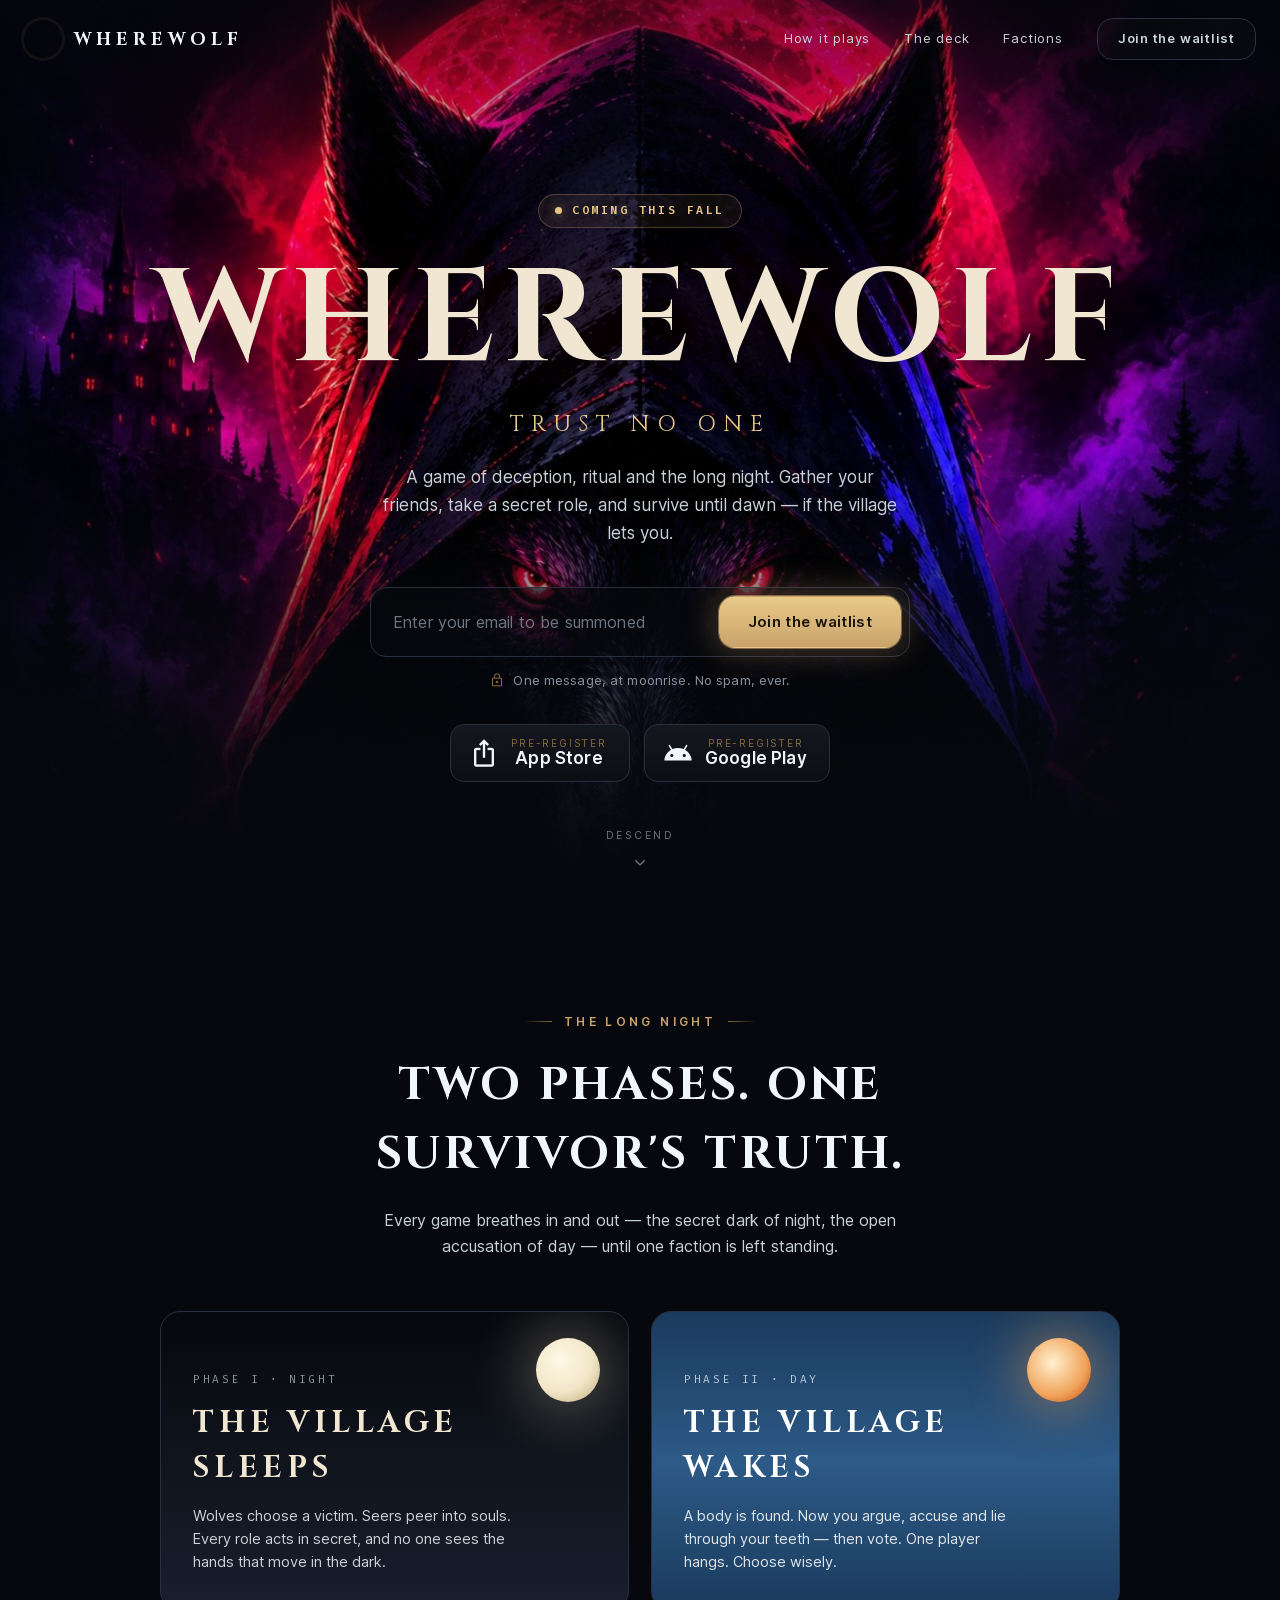
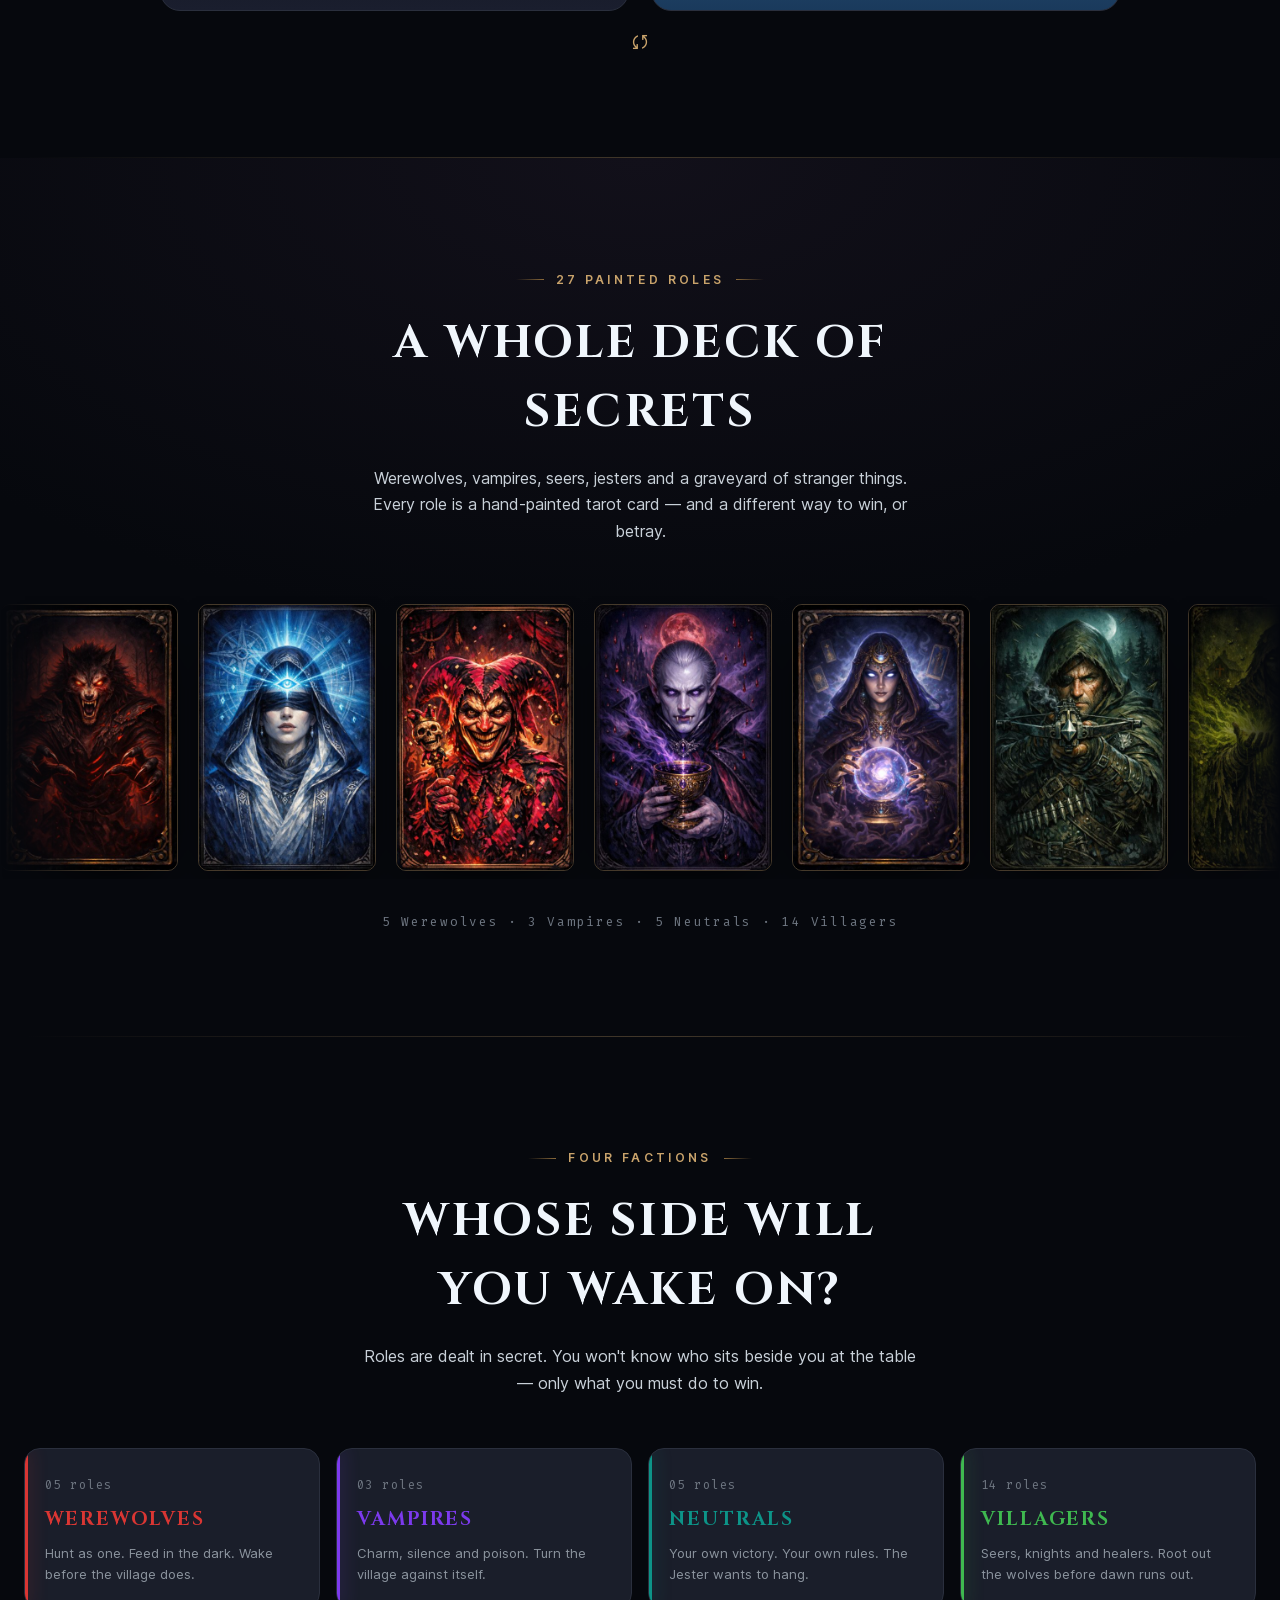
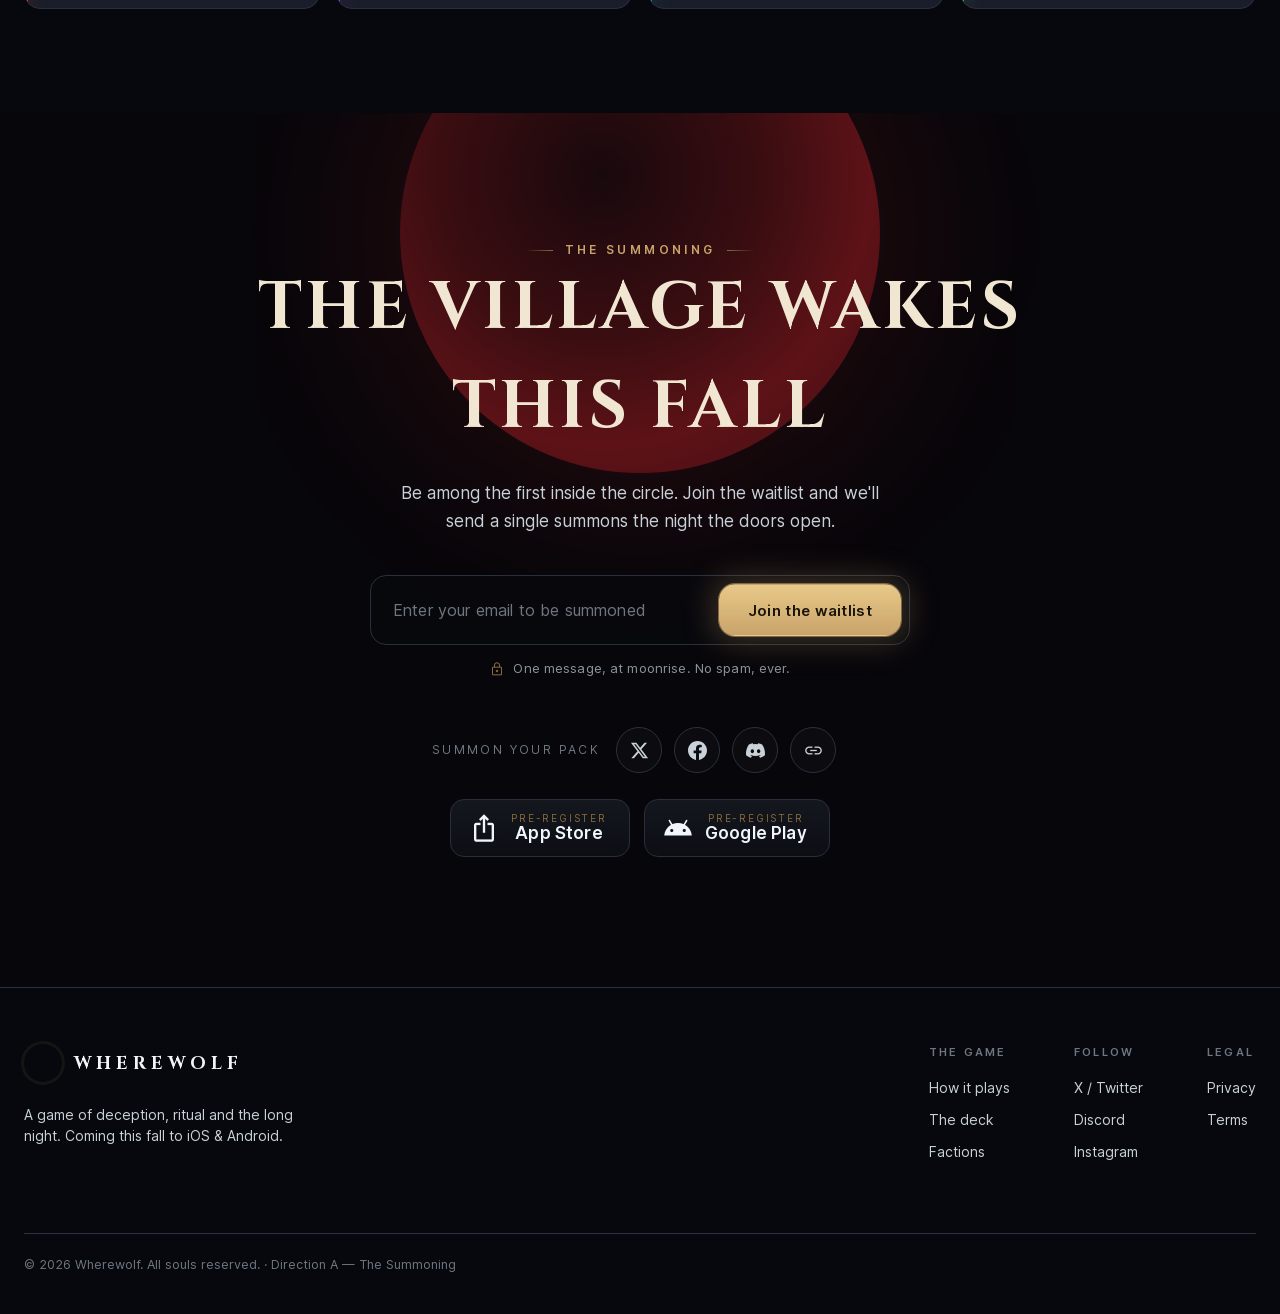
==== index.html @ bb586768 "Webpage" ====
<!DOCTYPE html>
<html lang="en">
<head>
<meta charset="UTF-8" />
<meta name="viewport" content="width=device-width, initial-scale=1.0" />
<title>Wherewolf — Coming this fall</title>
<meta name="description" content="A game of deception, ritual and the long night. Join the waitlist." />
<link rel="stylesheet" href="site.css" />
<link rel="stylesheet" href="teaser.css" />
<style>
  /* ============ Direction A — The Summoning ============ */

  /* ---- hero ---- */
  .hero {
    position: relative; min-height: 100vh; min-height: 100svh;
    display: flex; flex-direction: column; overflow: hidden;
  }
  .hero-art { position: absolute; inset: 0; z-index: 0; }
  .hero-art img { width: 100%; height: 100%; object-fit: cover; object-position: center 22%; }
  .hero-art::after {
    content: ''; position: absolute; inset: 0;
    background:
      radial-gradient(90% 70% at 50% 30%, transparent 0%, transparent 42%, rgba(6,8,13,0.45) 78%, var(--ww-bg) 100%),
      linear-gradient(180deg, rgba(6,8,13,0.45) 0%, transparent 22%, transparent 52%, rgba(6,8,13,0.9) 90%, var(--ww-bg) 100%);
  }
  .hero-grain::before {
    content: ''; position: absolute; inset: 0; z-index: 1; pointer-events: none;
    background-image: var(--ww-grain-svg); mix-blend-mode: overlay; opacity: 0.08;
  }

  .hero-inner {
    position: relative; z-index: 4; flex: 1;
    display: flex; flex-direction: column; align-items: center; justify-content: center;
    text-align: center; padding: 132px 24px 56px;
  }
  .hero-inner .soon { margin-bottom: 30px; }
  .hero-title {
    font-family: var(--ww-font-display); font-weight: 700;
    font-size: clamp(54px, 11vw, 132px); line-height: 0.94;
    letter-spacing: 0.06em; text-transform: uppercase; margin: 0;
    color: var(--ww-fg-on-dark);
    text-shadow: 0 8px 60px rgba(0,0,0,0.6), 0 0 90px rgba(178,31,37,0.25);
  }
  .hero-sub {
    margin: 26px auto 0; max-width: 30ch;
    font-family: var(--ww-font-display); font-weight: 400;
    font-size: clamp(16px, 2.4vw, 22px); letter-spacing: 0.34em; text-transform: uppercase;
    color: var(--ww-gold-soft);
  }
  .hero-line {
    margin: 22px auto 0; max-width: 52ch; font-size: 17px; line-height: 1.65; color: var(--ww-fg-2);
  }

  /* waitlist sits in hero */
  .hero-cta { width: min(540px, 100%); margin: 40px auto 0; }
  .hero-stores { margin: 30px auto 0; justify-content: center; }

  .scrollcue {
    position: absolute; left: 50%; bottom: 26px; transform: translateX(-50%); z-index: 4;
    display: flex; flex-direction: column; align-items: center; gap: 8px;
    color: var(--ww-fg-4); font-size: 10.5px; letter-spacing: 0.24em; text-transform: uppercase;
  }
  .scrollcue .material-symbols-outlined { font-size: 22px; animation: cueBob 1.8s ease-in-out infinite; }
  @keyframes cueBob { 0%,100% { transform: translateY(0); } 50% { transform: translateY(6px); } }

  /* ---- generic section ---- */
  section.band { position: relative; padding: 104px 0; }
  .sec-head { text-align: center; max-width: 56ch; margin: 0 auto 52px; }
  .sec-head .eyebrow { justify-content: center; }
  .sec-head h2 { font-family: var(--ww-font-display); font-weight: 700; font-size: clamp(30px, 4.6vw, 46px); letter-spacing: 0.06em; text-transform: uppercase; color: var(--ww-fg); margin: 20px 0 0; }
  .sec-head p { margin: 18px auto 0; font-size: 16px; line-height: 1.65; color: var(--ww-fg-2); }

  .divline { width: 100%; height: 1px; background: linear-gradient(90deg, transparent, rgba(201,163,107,0.3), transparent); }

  /* ---- deck section ---- */
  .deck-band { background: radial-gradient(120% 90% at 50% 0%, #12101a 0%, var(--ww-bg) 60%); }
  .deck-foot { text-align: center; margin-top: 34px; font-family: var(--ww-font-mono); font-size: 12.5px; letter-spacing: 0.14em; color: var(--ww-fg-4); }

  /* ---- finale ---- */
  .finale { position: relative; padding: 120px 0 130px; overflow: hidden; background: #07060a; }
  .finale-moon {
    position: absolute; top: -120px; left: 50%; transform: translateX(-50%); z-index: 0;
    width: 480px; height: 480px; border-radius: 50%;
    background: radial-gradient(circle at 42% 38%, #2a0c10 0%, #6e1518 40%, #b21f25 66%, #7a1418 100%);
    box-shadow: 0 0 160px 40px rgba(178,31,37,0.28); opacity: 0.5;
  }
  .finale .wrap-narrow { position: relative; z-index: 2; text-align: center; }
  .finale h2 { font-family: var(--ww-font-display); font-weight: 700; font-size: clamp(34px, 6vw, 66px); letter-spacing: 0.05em; text-transform: uppercase; margin: 0; color: var(--ww-fg-on-dark); }
  .finale p { margin: 22px auto 0; max-width: 50ch; font-size: 17px; line-height: 1.65; color: var(--ww-fg-2); }
  .finale-cta { width: min(540px, 100%); margin: 40px auto 0; }
  .finale-share { margin: 44px auto 0; justify-content: center; }
  .finale-stores { margin: 26px auto 0; justify-content: center; }

  @media (max-width: 720px) {
    .hero-inner { padding-top: 116px; }
    section.band { padding: 76px 0; }
  }
</style>
</head>
<body>

<!-- NAV -->
<nav class="nav">
  <div class="wrap">
    <a class="brand" href="index.html">
      <span class="brand-mark"></span>
      <span class="brand-name">Wherewolf</span>
    </a>
    <div class="nav-links">
      <a href="#loop">How it plays</a>
      <a href="#deck">The deck</a>
      <a href="#factions">Factions</a>
      <a href="#join" class="btn btn-ghost" style="height:42px;padding:0 20px;">Join the waitlist</a>
    </div>
  </div>
</nav>

<!-- HERO -->
<header class="hero hero-grain">
  <div class="hero-art"><img src="hero.jpg" alt="A hooded wolf beneath a blood moon" /></div>
  <div class="embers" data-count="26"></div>

  <div class="hero-inner">
    <span class="soon"><span class="dot"></span>Coming this fall</span>
    <h1 class="hero-title">Wherewolf</h1>
    <p class="hero-sub">Trust no one</p>
    <p class="hero-line">A game of deception, ritual and the long night. Gather your friends, take a secret role, and survive until dawn — if the village lets you.</p>

    <div class="hero-cta waitlist" id="join">
      <form class="waitlist-form">
        <input type="email" inputmode="email" autocomplete="email" placeholder="Enter your email to be summoned" aria-label="Email address" />
        <button type="submit" class="btn btn-gold">Join the waitlist</button>
      </form>
      <div class="waitlist-note"><span class="material-symbols-outlined">lock</span>One message, at moonrise. No spam, ever.</div>
      <div class="waitlist-done">
        <span class="seal"><span class="material-symbols-outlined">check</span></span>
        <div>
          <b>Your name is in the circle</b>
          <span>We'll summon you the moment the village wakes. Tell the others — the more souls, the longer the night.</span>
        </div>
      </div>
    </div>

    <div class="stores hero-stores">
      <a class="store" href="#join"><span class="material-symbols-outlined">ios_share</span><span class="store-lines"><small class="pre">Pre-register</small><strong>App Store</strong></span></a>
      <a class="store" href="#join"><span class="material-symbols-outlined">android</span><span class="store-lines"><small class="pre">Pre-register</small><strong>Google Play</strong></span></a>
    </div>
  </div>

  <div class="scrollcue"><span>Descend</span><span class="material-symbols-outlined">keyboard_arrow_down</span></div>
</header>

<!-- NIGHT / DAY LOOP -->
<section class="band" id="loop">
  <div class="wrap-narrow">
    <div class="sec-head reveal">
      <span class="eyebrow dual">The long night</span>
      <h2>Two phases. One survivor's truth.</h2>
      <p>Every game breathes in and out — the secret dark of night, the open accusation of day — until one faction is left standing.</p>
    </div>
    <div class="loop reveal" data-delay="80">
      <div class="loop-card night">
        <span class="orb"></span>
        <span class="ph">Phase I · Night</span>
        <h3>The village sleeps</h3>
        <p>Wolves choose a victim. Seers peer into souls. Every role acts in secret, and no one sees the hands that move in the dark.</p>
      </div>
      <div class="loop-card day">
        <span class="orb"></span>
        <span class="ph">Phase II · Day</span>
        <h3>The village wakes</h3>
        <p>A body is found. Now you argue, accuse and lie through your teeth — then vote. One player hangs. Choose wisely.</p>
      </div>
    </div>
    <div class="loop-arrows reveal" data-delay="160">
      <span class="material-symbols-outlined">sync</span>
    </div>
  </div>
</section>

<div class="wrap"><div class="divline"></div></div>

<!-- DECK -->
<section class="band deck-band" id="deck">
  <div class="sec-head reveal">
    <span class="eyebrow dual">27 painted roles</span>
    <h2>A whole deck of secrets</h2>
    <p>Werewolves, vampires, seers, jesters and a graveyard of stranger things. Every role is a hand-painted tarot card — and a different way to win, or betray.</p>
  </div>
  <div class="deck-strip reveal" data-delay="60">
    <div class="deck-track" data-marquee data-order="werewolf,seer,jester,vampire,fortune_teller,hunter,plague_bearer,mayor,knight,executioner,alpha_werewolf,oracle,silencer,bodyguard,grave_robber"></div>
  </div>
  <div class="deck-foot reveal">5 Werewolves · 3 Vampires · 5 Neutrals · 14 Villagers</div>
</section>

<div class="wrap"><div class="divline"></div></div>

<!-- FACTIONS -->
<section class="band" id="factions">
  <div class="wrap">
    <div class="sec-head reveal">
      <span class="eyebrow dual">Four factions</span>
      <h2>Whose side will you wake on?</h2>
      <p>Roles are dealt in secret. You won't know who sits beside you at the table — only what you must do to win.</p>
    </div>
    <div class="factions-row reveal" data-delay="80" id="factions-grid"></div>
  </div>
</section>

<!-- FINALE -->
<section class="finale">
  <div class="finale-moon"></div>
  <div class="embers" data-count="18"></div>
  <div class="wrap-narrow">
    <div class="reveal">
      <span class="eyebrow dual" style="justify-content:center;">The summoning</span>
      <h2>The village wakes<br />this fall</h2>
      <p>Be among the first inside the circle. Join the waitlist and we'll send a single summons the night the doors open.</p>
    </div>

    <div class="finale-cta waitlist reveal" data-delay="80">
      <form class="waitlist-form">
        <input type="email" inputmode="email" autocomplete="email" placeholder="Enter your email to be summoned" aria-label="Email address" />
        <button type="submit" class="btn btn-gold">Join the waitlist</button>
      </form>
      <div class="waitlist-note"><span class="material-symbols-outlined">lock</span>One message, at moonrise. No spam, ever.</div>
      <div class="waitlist-done">
        <span class="seal"><span class="material-symbols-outlined">check</span></span>
        <div>
          <b>Your name is in the circle</b>
          <span>We'll summon you the moment the village wakes.</span>
        </div>
      </div>
    </div>

    <div class="share finale-share reveal" data-delay="120">
      <span class="share-label">Summon your pack</span>
      <button class="share-btn" data-share="x" aria-label="Share on X" title="Share on X">
        <svg viewBox="0 0 24 24"><path d="M18.244 2.25h3.308l-7.227 8.26 8.502 11.24H16.17l-5.214-6.817L4.99 21.75H1.68l7.73-8.835L1.254 2.25H8.08l4.713 6.231zm-1.161 17.52h1.833L7.084 4.126H5.117z"/></svg>
      </button>
      <button class="share-btn" data-share="facebook" aria-label="Share on Facebook" title="Share on Facebook">
        <svg viewBox="0 0 24 24"><path d="M24 12.073c0-6.627-5.373-12-12-12s-12 5.373-12 12c0 5.99 4.388 10.954 10.125 11.854v-8.385H7.078v-3.47h3.047V9.43c0-3.007 1.792-4.669 4.533-4.669 1.312 0 2.686.235 2.686.235v2.953H15.83c-1.491 0-1.956.925-1.956 1.874v2.25h3.328l-.532 3.47h-2.796v8.385C19.612 23.027 24 18.062 24 12.073z"/></svg>
      </button>
      <button class="share-btn" data-share="discord" aria-label="Copy Discord invite" title="Copy Discord invite">
        <svg viewBox="0 0 24 24"><path d="M20.317 4.369a19.79 19.79 0 0 0-4.885-1.515.074.074 0 0 0-.079.037c-.21.375-.444.864-.608 1.249a18.27 18.27 0 0 0-5.487 0 12.6 12.6 0 0 0-.617-1.25.077.077 0 0 0-.079-.036A19.736 19.736 0 0 0 3.677 4.37a.07.07 0 0 0-.032.027C.533 9.046-.32 13.58.099 18.057a.082.082 0 0 0 .031.057 19.9 19.9 0 0 0 5.993 3.03.078.078 0 0 0 .084-.028c.462-.63.874-1.295 1.226-1.994a.076.076 0 0 0-.041-.106 13.1 13.1 0 0 1-1.872-.892.077.077 0 0 1-.008-.128c.126-.094.252-.192.372-.291a.074.074 0 0 1 .077-.01c3.928 1.793 8.18 1.793 12.062 0a.074.074 0 0 1 .078.01c.12.099.246.197.373.291a.077.077 0 0 1-.006.127 12.3 12.3 0 0 1-1.873.892.077.077 0 0 0-.041.107c.36.698.772 1.362 1.225 1.993a.076.076 0 0 0 .084.028 19.84 19.84 0 0 0 6.002-3.03.077.077 0 0 0 .032-.054c.5-5.177-.838-9.674-3.549-13.66a.061.061 0 0 0-.031-.028zM8.02 15.331c-1.183 0-2.157-1.085-2.157-2.419 0-1.333.956-2.419 2.157-2.419 1.21 0 2.176 1.096 2.157 2.42 0 1.333-.956 2.418-2.157 2.418zm7.975 0c-1.183 0-2.157-1.085-2.157-2.419 0-1.333.955-2.419 2.157-2.419 1.21 0 2.176 1.096 2.157 2.42 0 1.333-.946 2.418-2.157 2.418z"/></svg>
      </button>
      <button class="share-btn" data-share="copy" aria-label="Copy link" title="Copy link">
        <span class="material-symbols-outlined">link</span>
      </button>
      <span class="share-toast"></span>
    </div>

    <div class="stores finale-stores reveal" data-delay="160">
      <a class="store" href="#"><span class="material-symbols-outlined">ios_share</span><span class="store-lines"><small class="pre">Pre-register</small><strong>App Store</strong></span></a>
      <a class="store" href="#"><span class="material-symbols-outlined">android</span><span class="store-lines"><small class="pre">Pre-register</small><strong>Google Play</strong></span></a>
    </div>
  </div>
</section>

<!-- FOOTER -->
<footer class="foot">
  <div class="wrap">
    <div>
      <div class="brand"><span class="brand-mark"></span><span class="brand-name">Wherewolf</span></div>
      <p class="ww-body-2" style="margin:16px 0 0;max-width:34ch;">A game of deception, ritual and the long night. Coming this fall to iOS &amp; Android.</p>
    </div>
    <div class="foot-cols">
      <div class="foot-col">
        <h5>The game</h5>
        <a href="#loop">How it plays</a>
        <a href="#deck">The deck</a>
        <a href="#factions">Factions</a>
      </div>
      <div class="foot-col">
        <h5>Follow</h5>
        <a href="#" data-share="x">X / Twitter</a>
        <a href="#">Discord</a>
        <a href="#">Instagram</a>
      </div>
      <div class="foot-col">
        <h5>Legal</h5>
        <a href="#">Privacy</a>
        <a href="#">Terms</a>
      </div>
    </div>
    <div class="foot-legal">© 2026 Wherewolf. All souls reserved. · Direction A — The Summoning</div>
  </div>
</footer>

<script src="roles.js"></script>
<script src="common.js"></script>
<script src="teaser.js"></script>
<script>
  (function () {
    var F = window.WW_FACTIONS, grid = document.getElementById('factions-grid');
    if (F && grid) {
      ['werewolves', 'vampires', 'neutrals', 'villagers'].forEach(function (k) {
        var f = F[k];
        var el = document.createElement('div');
        el.className = 'faction-tile';
        el.innerHTML =
          '<span class="bar" style="background:' + f.color + ';box-shadow:0 0 18px 1px ' + f.color + '55;"></span>' +
          '<span class="fcount">' + String(f.count).padStart(2, '0') + ' roles</span>' +
          '<h4 style="color:' + f.color + '">' + f.label + '</h4>' +
          '<p>' + f.line + '</p>';
        grid.appendChild(el);
      });
    }
  })();
</script>
</body>
</html>
---- site.css ----
/* ============================================================
   Werewolf — shared website base
   Imports the design-system tokens, adds web-scale layout,
   nav, footer, store badges and the role-badge mask utility.
   ============================================================ */
@import url('colors_and_type.css');
@import url('https://fonts.googleapis.com/css2?family=Material+Symbols+Outlined:opsz,wght,FILL,GRAD@20..48,100..700,0..1,-25..200&display=block');

*, *::before, *::after { box-sizing: border-box; }
html { scroll-behavior: smooth; -webkit-text-size-adjust: 100%; }
body {
  margin: 0;
  background: var(--ww-bg);
  color: var(--ww-fg);
  font-family: var(--ww-font-body);
  font-size: var(--ww-body-size);
  line-height: var(--ww-body-leading);
  -webkit-font-smoothing: antialiased;
  -moz-osx-font-smoothing: grayscale;
  overflow-x: hidden;
}
img { display: block; max-width: 100%; }
a { color: inherit; text-decoration: none; }
button { font-family: inherit; cursor: pointer; }
::selection { background: var(--ww-gold); color: #11100c; }

.material-symbols-outlined {
  font-variation-settings: 'FILL' 0, 'wght' 300, 'GRAD' 0, 'opsz' 24;
  line-height: 1;
}

/* ----- layout helpers ----- */
.wrap { width: min(1240px, 100% - 48px); margin-inline: auto; }
.wrap-narrow { width: min(960px, 100% - 48px); margin-inline: auto; }

/* ----- eyebrow / section heads ----- */
.eyebrow {
  font-family: var(--ww-font-body);
  font-size: 12px; font-weight: 600;
  letter-spacing: 0.28em; text-transform: uppercase;
  color: var(--ww-gold);
  display: inline-flex; align-items: center; gap: 12px;
}
.eyebrow::before, .eyebrow.dual::after {
  content: ''; width: 28px; height: 1px;
  background: linear-gradient(90deg, transparent, var(--ww-gold-deep));
}
.eyebrow.dual::after { background: linear-gradient(90deg, var(--ww-gold-deep), transparent); }

.gold-text {
  background: linear-gradient(176deg, var(--ww-moon) 0%, var(--ww-gold-soft) 38%, var(--ww-gold) 64%, var(--ww-gold-deep) 100%);
  -webkit-background-clip: text; background-clip: text; color: transparent;
}

/* ----- buttons ----- */
.btn {
  display: inline-flex; align-items: center; justify-content: center; gap: 10px;
  height: 52px; padding: 0 28px; border-radius: var(--ww-r-lg);
  font-weight: 600; font-size: 15px; letter-spacing: 0.02em;
  border: 1px solid transparent; transition: filter var(--ww-dur-fast) var(--ww-ease), background var(--ww-dur-base) var(--ww-ease), border-color var(--ww-dur-base) var(--ww-ease);
}
.btn-primary {
  background: linear-gradient(180deg, var(--ww-primary-soft), var(--ww-primary));
  color: #fff; box-shadow: var(--ww-glow-primary);
}
.btn-primary:hover { filter: brightness(1.08); }
.btn-ghost { background: rgba(255,255,255,0.02); border-color: var(--ww-divider); color: var(--ww-fg); }
.btn-ghost:hover { border-color: var(--ww-stroke-gold); }
.btn-gold {
  background: linear-gradient(180deg, var(--ww-gold-soft), var(--ww-gold));
  color: #1a1408; box-shadow: var(--ww-glow-gold);
}
.btn-gold:hover { filter: brightness(1.06); }

/* ----- store badges (custom, trademark-safe) ----- */
.stores { display: flex; flex-wrap: wrap; gap: 14px; }
.store {
  display: inline-flex; align-items: center; gap: 12px;
  height: 58px; padding: 0 22px 0 18px; border-radius: 14px;
  background: linear-gradient(180deg, #15171f, #0c0e14);
  border: 1px solid var(--ww-card-edge);
  transition: border-color var(--ww-dur-base) var(--ww-ease), transform var(--ww-dur-base) var(--ww-ease-emph);
}
.store:hover { border-color: var(--ww-stroke-gold); transform: translateY(-2px); }
.store .material-symbols-outlined { font-size: 30px; color: var(--ww-fg); font-variation-settings: 'FILL' 1, 'wght' 400; }
.store-lines { display: flex; flex-direction: column; line-height: 1.15; }
.store-lines small { font-size: 10px; letter-spacing: 0.18em; text-transform: uppercase; color: var(--ww-fg-3); }
.store-lines strong { font-size: 17px; font-weight: 600; color: var(--ww-fg); letter-spacing: 0.01em; }

/* ----- role-badge silhouette (black art masked to any color) ----- */
.rbadge {
  -webkit-mask-position: center; mask-position: center;
  -webkit-mask-repeat: no-repeat; mask-repeat: no-repeat;
  -webkit-mask-size: contain; mask-size: contain;
  background-color: var(--ww-gold);
}

/* ----- code chip ----- */
.codechip {
  font-family: var(--ww-font-mono); font-weight: 600;
  font-size: 18px; letter-spacing: 0.25em; color: var(--ww-moon);
}

/* ----- atmosphere ----- */
.grain::after {
  content: ''; position: absolute; inset: 0; z-index: 2; pointer-events: none;
  background-image: var(--ww-grain-svg); mix-blend-mode: overlay; opacity: 0.07;
}
.vignette::after {
  content: ''; position: absolute; inset: 0; z-index: 2; pointer-events: none;
  background: var(--ww-vignette);
}

/* ----- shared site nav ----- */
.nav {
  position: fixed; inset: 0 0 auto 0; z-index: 50;
  display: flex; align-items: center; justify-content: space-between;
  padding: 18px 0; transition: background var(--ww-dur-base) var(--ww-ease), border-color var(--ww-dur-base) var(--ww-ease), backdrop-filter var(--ww-dur-base);
  border-bottom: 1px solid transparent;
}
.nav.scrolled {
  background: rgba(6,8,13,0.72); backdrop-filter: blur(14px);
  border-bottom-color: rgba(201,163,107,0.16);
}
.nav .wrap { display: flex; align-items: center; justify-content: space-between; }
.brand { display: inline-flex; align-items: center; gap: 12px; }
.brand-mark {
  width: 38px; height: 38px; border-radius: 50%;
  background: url('mark.jpg') center/cover;
  border: 1px solid var(--ww-stroke-gold); box-shadow: 0 0 0 3px rgba(201,163,107,0.08);
}
.brand-name {
  font-family: var(--ww-font-display); font-weight: 700; font-size: 18px;
  letter-spacing: 0.28em; text-transform: uppercase; color: var(--ww-fg);
}
.nav-links { display: flex; align-items: center; gap: 34px; }
.nav-links a {
  font-size: 13px; letter-spacing: 0.06em; color: var(--ww-fg-2);
  transition: color var(--ww-dur-fast) var(--ww-ease);
}
.nav-links a:hover { color: var(--ww-gold-soft); }

/* ----- shared footer ----- */
.foot { border-top: 1px solid var(--ww-divider); padding: 56px 0 40px; background: var(--ww-bg); }
.foot .wrap { display: flex; flex-wrap: wrap; gap: 32px; justify-content: space-between; align-items: flex-start; }
.foot-cols { display: flex; gap: 64px; flex-wrap: wrap; }
.foot-col h5 { font-size: 11px; letter-spacing: 0.2em; text-transform: uppercase; color: var(--ww-fg-4); margin: 0 0 16px; font-weight: 600; }
.foot-col a { display: block; font-size: 14px; color: var(--ww-fg-2); margin-bottom: 11px; transition: color var(--ww-dur-fast); }
.foot-col a:hover { color: var(--ww-gold-soft); }
.foot-legal { color: var(--ww-fg-4); font-size: 12.5px; margin-top: 28px; width: 100%; border-top: 1px solid var(--ww-divider); padding-top: 22px; }

/* reveal-on-scroll */
.reveal { opacity: 0; transform: translateY(26px); transition: opacity 0.7s var(--ww-ease-emph), transform 0.7s var(--ww-ease-emph); }
.reveal.in { opacity: 1; transform: none; }

@media (prefers-reduced-motion: reduce) {
  html { scroll-behavior: auto; }
  .reveal { opacity: 1; transform: none; transition: none; }
}

@media (max-width: 860px) {
  .nav-links { display: none; }
  .wrap, .wrap-narrow { width: 100% - 40px; width: calc(100% - 40px); }
}
---- teaser.css ----
/* ============================================================
   Werewolf — PRE-LAUNCH TEASER shared layer
   Built on top of site.css (which imports the DS tokens).
   Adds: waitlist capture, share row, ember atmosphere,
   "coming soon" badges, pre-register store badges, card peeks.
   Used by teaser-a / teaser-b / teaser-c.
   ============================================================ */

/* ---------- coming-soon pill ---------- */
.soon {
  display: inline-flex; align-items: center; gap: 10px;
  height: 34px; padding: 0 16px; border-radius: var(--ww-r-pill);
  background: rgba(201,163,107,0.08);
  border: 1px solid rgba(201,163,107,0.32);
  font-family: var(--ww-font-mono); font-size: 11.5px; font-weight: 600;
  letter-spacing: 0.22em; text-transform: uppercase; color: var(--ww-gold-soft);
  white-space: nowrap;
}
.soon .dot {
  width: 7px; height: 7px; border-radius: 50%;
  background: var(--ww-gold-soft); box-shadow: 0 0 10px 2px var(--ww-gold-glow);
  animation: soonPulse 1.8s var(--ww-ease) infinite;
}
@keyframes soonPulse { 0%,100% { opacity: 1; } 50% { opacity: 0.35; } }

/* ---------- waitlist capture ---------- */
.waitlist { width: 100%; }
.waitlist-form {
  display: flex; gap: 12px; width: 100%;
  background: rgba(8,10,16,0.55);
  border: 1px solid var(--ww-card-edge);
  border-radius: var(--ww-r-lg); padding: 8px 8px 8px 20px;
  transition: border-color var(--ww-dur-base) var(--ww-ease), box-shadow var(--ww-dur-base) var(--ww-ease);
}
.waitlist-form:focus-within {
  border-color: rgba(201,163,107,0.5);
  box-shadow: 0 0 0 1px rgba(201,163,107,0.35), 0 0 28px -6px var(--ww-gold-glow);
}
.waitlist-form input {
  flex: 1 1 auto; min-width: 0; border: none; background: none; outline: none;
  color: var(--ww-fg); font-family: var(--ww-font-body); font-size: 16px;
  letter-spacing: 0.01em;
}
.waitlist-form input::placeholder { color: var(--ww-fg-4); }
.waitlist-form .btn { flex: none; height: 52px; }
.waitlist-note {
  margin-top: 14px; font-size: 13px; color: var(--ww-fg-3); letter-spacing: 0.01em;
  display: inline-flex; align-items: center; gap: 8px;
}
.waitlist-note .material-symbols-outlined { font-size: 16px; color: var(--ww-gold-deep); }

/* success state */
.waitlist-done {
  display: none; align-items: center; gap: 16px;
  border: 1px solid rgba(201,163,107,0.4); border-radius: var(--ww-r-lg);
  padding: 20px 22px; background: rgba(201,163,107,0.06);
  animation: doneIn 0.6s var(--ww-ease-emph) both;
}
.waitlist.done .waitlist-form { display: none; }
.waitlist.done .waitlist-note { display: none; }
.waitlist.done .waitlist-done { display: flex; }
.waitlist-done .seal {
  width: 46px; height: 46px; flex: none; border-radius: 50%;
  display: grid; place-items: center;
  background: radial-gradient(circle at 40% 36%, var(--ww-gold-soft), var(--ww-gold-deep));
  box-shadow: var(--ww-glow-gold);
}
.waitlist-done .seal .material-symbols-outlined { font-size: 24px; color: #1a1408; font-variation-settings: 'wght' 500; }
.waitlist-done b { display: block; font-family: var(--ww-font-display); font-weight: 600; font-size: 16px; letter-spacing: 0.14em; text-transform: uppercase; color: var(--ww-fg-on-dark); }
.waitlist-done span { font-size: 13.5px; color: var(--ww-fg-2); line-height: 1.5; }
@keyframes doneIn { from { opacity: 0; transform: translateY(10px); } to { opacity: 1; transform: none; } }

/* ---------- share row ---------- */
.share { display: flex; align-items: center; gap: 12px; flex-wrap: wrap; }
.share-label { font-size: 12px; letter-spacing: 0.2em; text-transform: uppercase; color: var(--ww-fg-4); margin-right: 4px; }
.share-btn {
  width: 46px; height: 46px; border-radius: 50%;
  display: grid; place-items: center;
  background: rgba(255,255,255,0.02); border: 1px solid var(--ww-divider);
  color: var(--ww-fg-2);
  transition: border-color var(--ww-dur-base) var(--ww-ease), color var(--ww-dur-base) var(--ww-ease), background var(--ww-dur-base) var(--ww-ease);
}
.share-btn:hover { border-color: var(--ww-stroke-gold); color: var(--ww-gold-soft); background: rgba(201,163,107,0.06); }
.share-btn .material-symbols-outlined { font-size: 21px; }
.share-btn svg { width: 19px; height: 19px; fill: currentColor; }
.share-toast {
  font-size: 12.5px; color: var(--ww-gold-soft); letter-spacing: 0.04em;
  opacity: 0; transform: translateX(-6px); transition: opacity var(--ww-dur-base), transform var(--ww-dur-base);
}
.share-toast.show { opacity: 1; transform: none; }

/* ---------- pre-register store badge (uses .store from site.css) ---------- */
.store small.pre { color: var(--ww-gold-deep); }

/* ---------- ember atmosphere ---------- */
.embers { position: absolute; inset: 0; overflow: hidden; pointer-events: none; z-index: 2; }
.ember {
  position: absolute; bottom: -12px; width: 3px; height: 3px; border-radius: 50%;
  background: var(--ww-ember); box-shadow: 0 0 8px 2px rgba(247,129,102,0.6);
  opacity: 0; animation: emberRise linear infinite;
}
@keyframes emberRise {
  0%   { transform: translateY(0) translateX(0) scale(1); opacity: 0; }
  12%  { opacity: 0.9; }
  80%  { opacity: 0.7; }
  100% { transform: translateY(-92vh) translateX(var(--drift, 20px)) scale(0.3); opacity: 0; }
}
@media (prefers-reduced-motion: reduce) { .embers { display: none; } }

/* ---------- night / day loop (brief) ---------- */
.loop { display: grid; grid-template-columns: 1fr 1fr; gap: 22px; }
.loop-card {
  position: relative; overflow: hidden; border-radius: var(--ww-r-xl);
  border: 1px solid var(--ww-card-edge); padding: 34px 32px 36px; min-height: 300px;
  display: flex; flex-direction: column; justify-content: flex-end;
}
.loop-card.night { background: var(--ww-bg-night); }
.loop-card.day   { background: var(--ww-bg-day); }
.loop-card .orb {
  position: absolute; top: 26px; right: 28px; width: 64px; height: 64px; border-radius: 50%;
}
.loop-card.night .orb { background: radial-gradient(circle at 38% 34%, #fff8e6, var(--ww-moon) 55%, #b9a877 100%); box-shadow: var(--ww-glow-moon); }
.loop-card.day   .orb { background: radial-gradient(circle at 40% 38%, #fff0cf, var(--ww-day-sky-warm) 60%, #c2410c 100%); box-shadow: 0 0 50px 10px rgba(240,163,90,0.4); }
.loop-card .ph { font-family: var(--ww-font-mono); font-size: 11px; letter-spacing: 0.24em; text-transform: uppercase; color: var(--ww-fg-3); }
.loop-card.day .ph { color: rgba(255,255,255,0.7); }
.loop-card h3 { font-family: var(--ww-font-display); font-weight: 700; font-size: 30px; letter-spacing: 0.16em; text-transform: uppercase; margin: 12px 0 0; color: var(--ww-fg-on-dark); }
.loop-card.day h3 { color: #fff; }
.loop-card p { margin: 14px 0 0; font-size: 14.5px; line-height: 1.6; color: var(--ww-fg-2); max-width: 38ch; }
.loop-card.day p { color: rgba(255,255,255,0.86); }
.loop-arrows { display: flex; justify-content: center; gap: 10px; margin-top: 20px; color: var(--ww-gold); }
.loop-arrows .material-symbols-outlined { font-size: 22px; }

@media (max-width: 720px) { .loop { grid-template-columns: 1fr; } }

/* ---------- card peek: marquee ---------- */
.deck-strip { position: relative; overflow: hidden; padding: 8px 0; -webkit-mask-image: linear-gradient(90deg, transparent, #000 8%, #000 92%, transparent); mask-image: linear-gradient(90deg, transparent, #000 8%, #000 92%, transparent); }
.deck-track { display: flex; gap: 20px; width: max-content; animation: deckScroll 60s linear infinite; }
.deck-strip:hover .deck-track { animation-play-state: paused; }
.deck-card {
  width: 178px; aspect-ratio: 420/630; border-radius: 10px; overflow: hidden; flex: none;
  border: 1px solid rgba(201,163,107,0.32);
  box-shadow: 0 22px 44px -20px rgba(0,0,0,0.85);
}
.deck-card img { width: 100%; height: 100%; object-fit: cover; }
@keyframes deckScroll { from { transform: translateX(0); } to { transform: translateX(-50%); } }
@media (prefers-reduced-motion: reduce) { .deck-track { animation: none; } }

/* ---------- faction chips ---------- */
.factions-row { display: grid; grid-template-columns: repeat(4, 1fr); gap: 16px; }
.faction-tile {
  position: relative; border-radius: var(--ww-r-lg); overflow: hidden;
  border: 1px solid var(--ww-card-edge); background: var(--ww-card);
  padding: 22px 20px 24px; transition: border-color var(--ww-dur-base) var(--ww-ease), transform var(--ww-dur-base) var(--ww-ease-emph);
}
.faction-tile:hover { transform: translateY(-4px); }
.faction-tile .fcount { font-family: var(--ww-font-mono); font-size: 12px; letter-spacing: 0.12em; color: var(--ww-fg-4); }
.faction-tile h4 { font-family: var(--ww-font-display); font-weight: 700; font-size: 19px; letter-spacing: 0.1em; text-transform: uppercase; margin: 10px 0 0; }
.faction-tile p { margin: 10px 0 0; font-size: 13px; line-height: 1.55; color: var(--ww-fg-3); }
.faction-tile .bar { position: absolute; left: 0; top: 0; bottom: 0; width: 3px; }
@media (max-width: 820px) { .factions-row { grid-template-columns: repeat(2, 1fr); } }
@media (max-width: 460px) { .factions-row { grid-template-columns: 1fr; } }
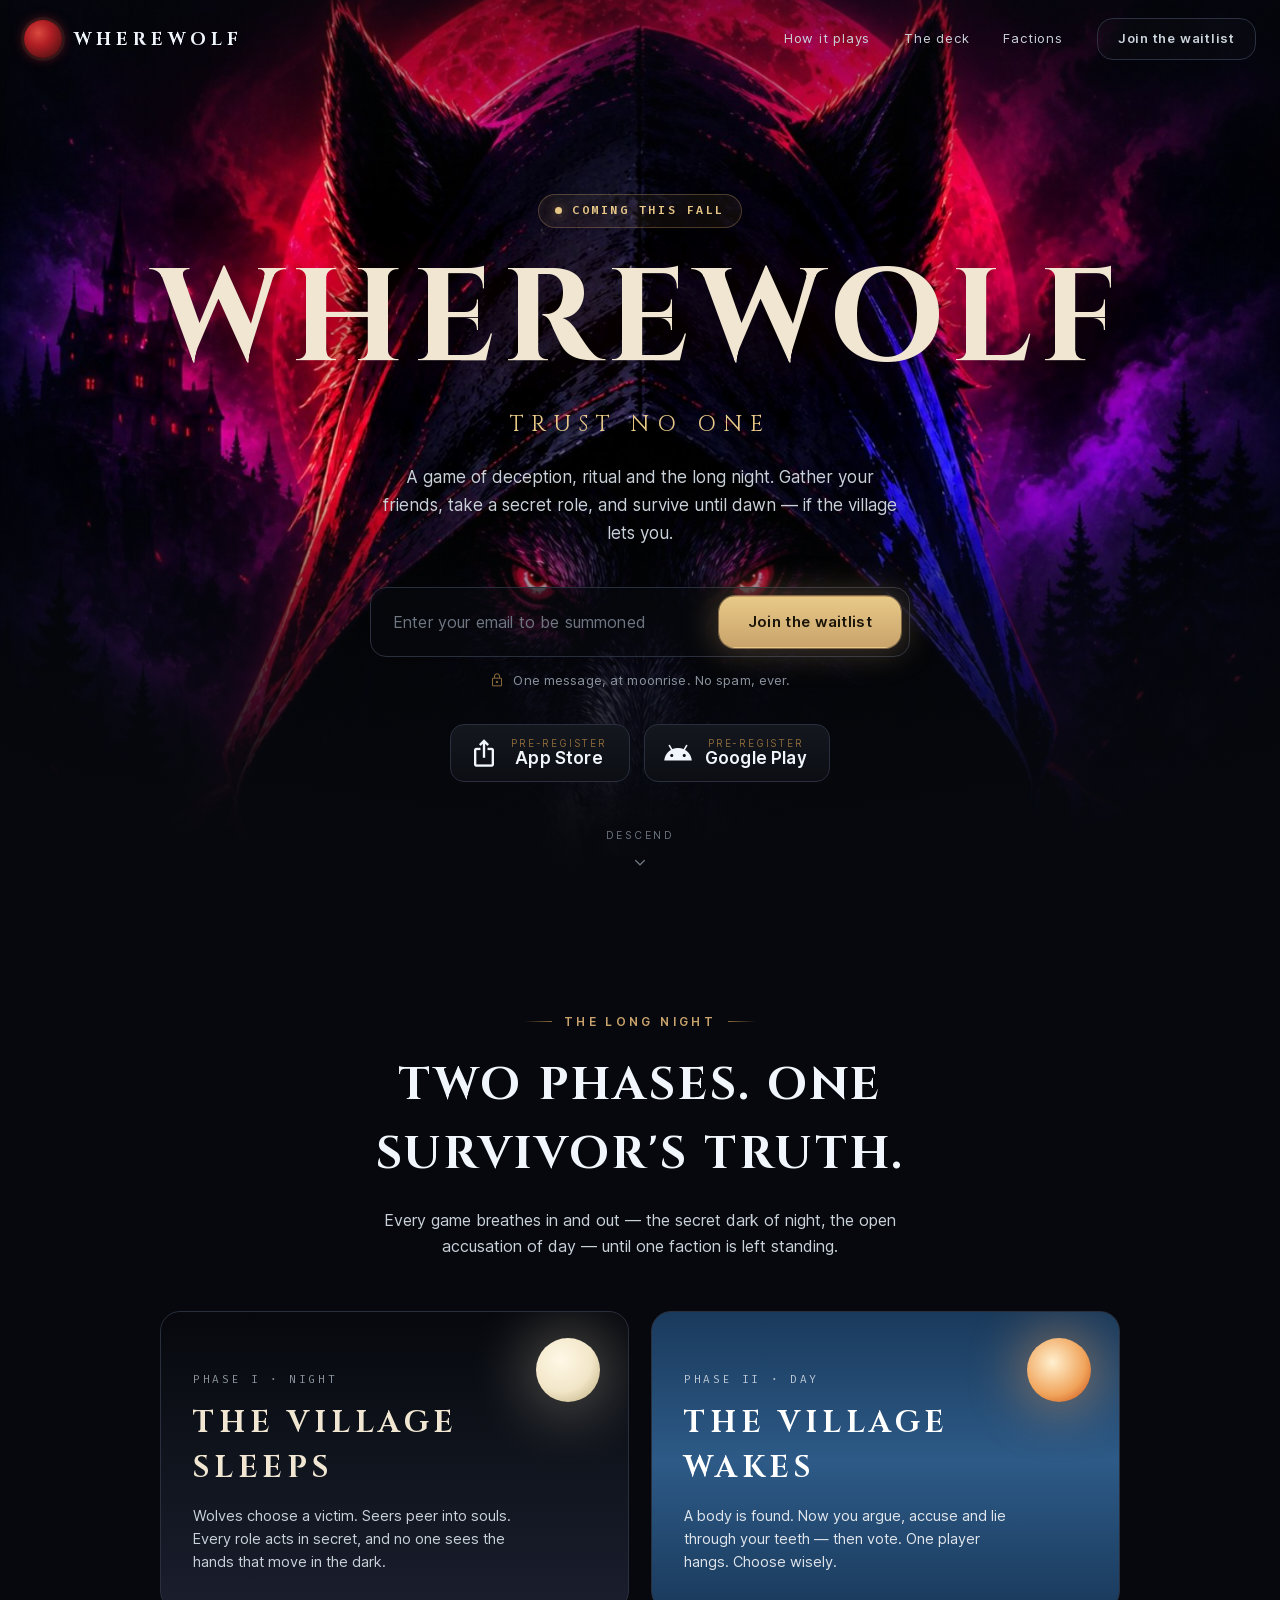
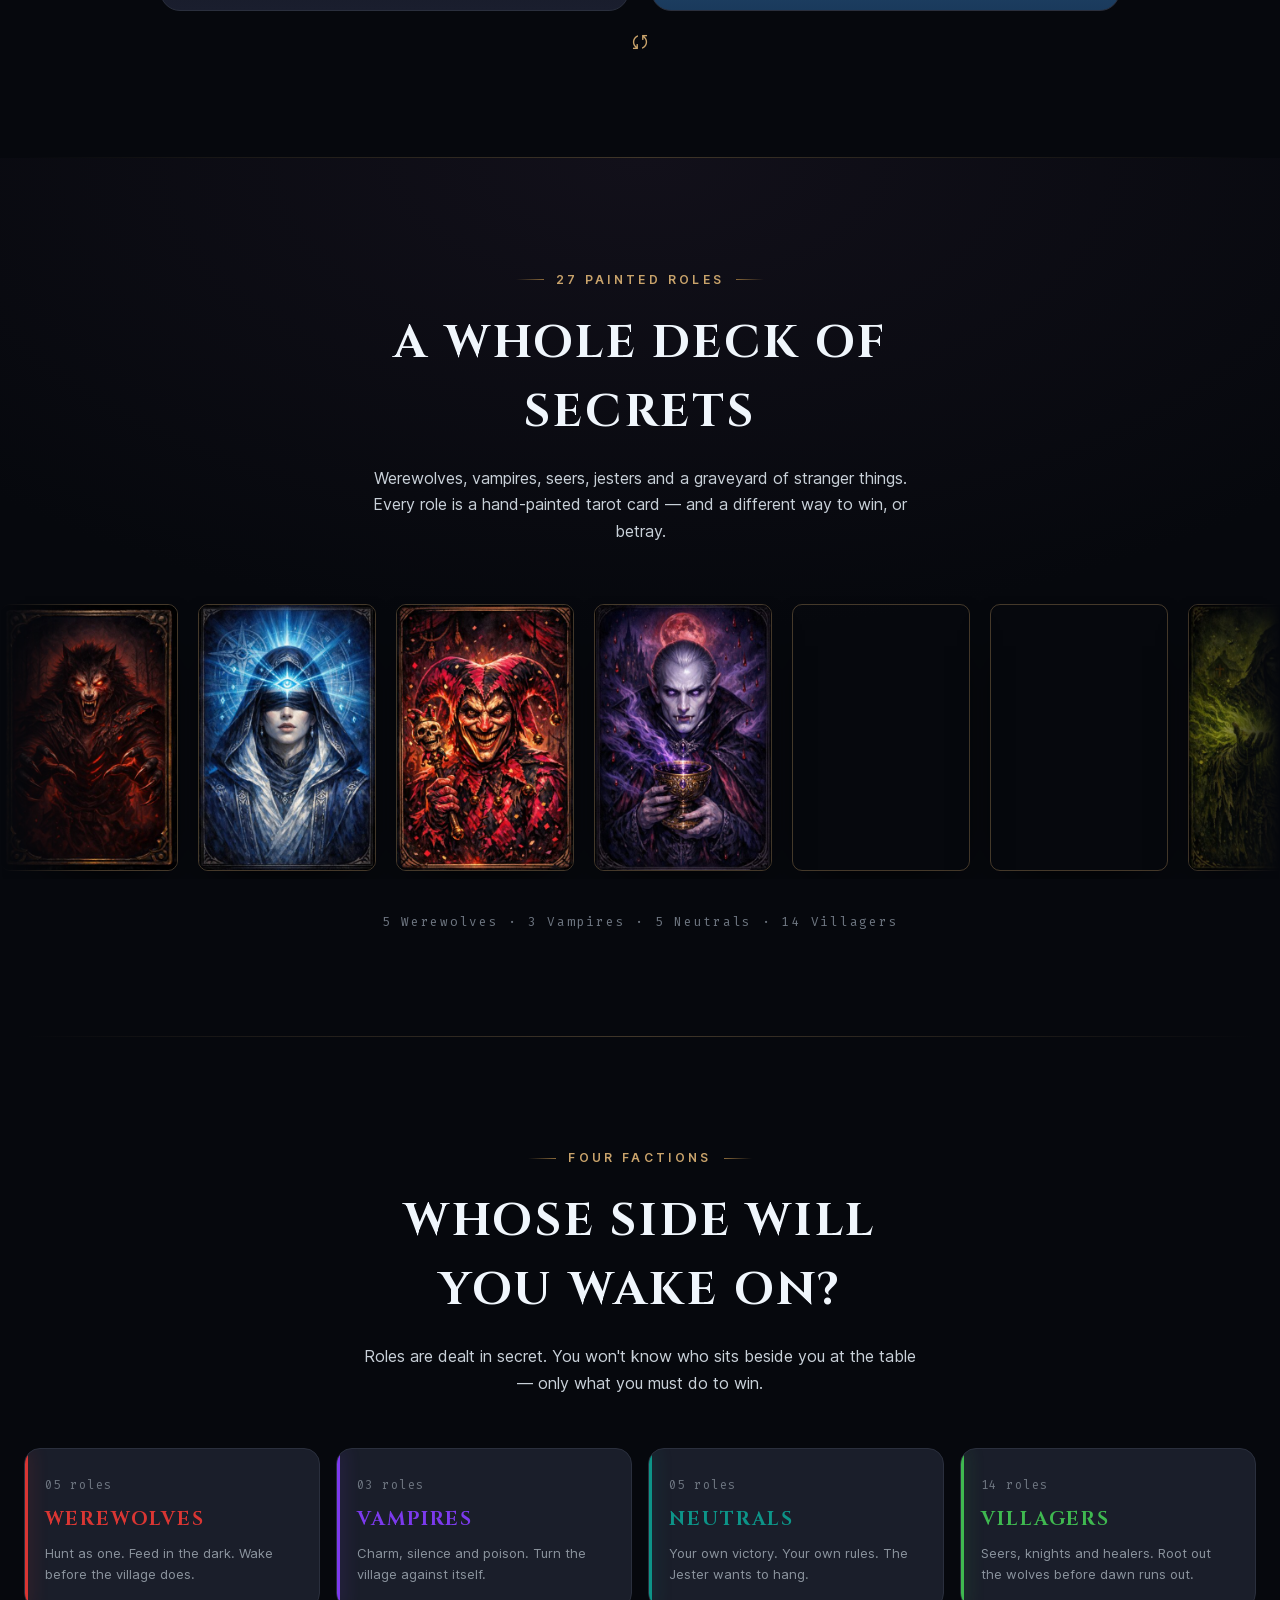
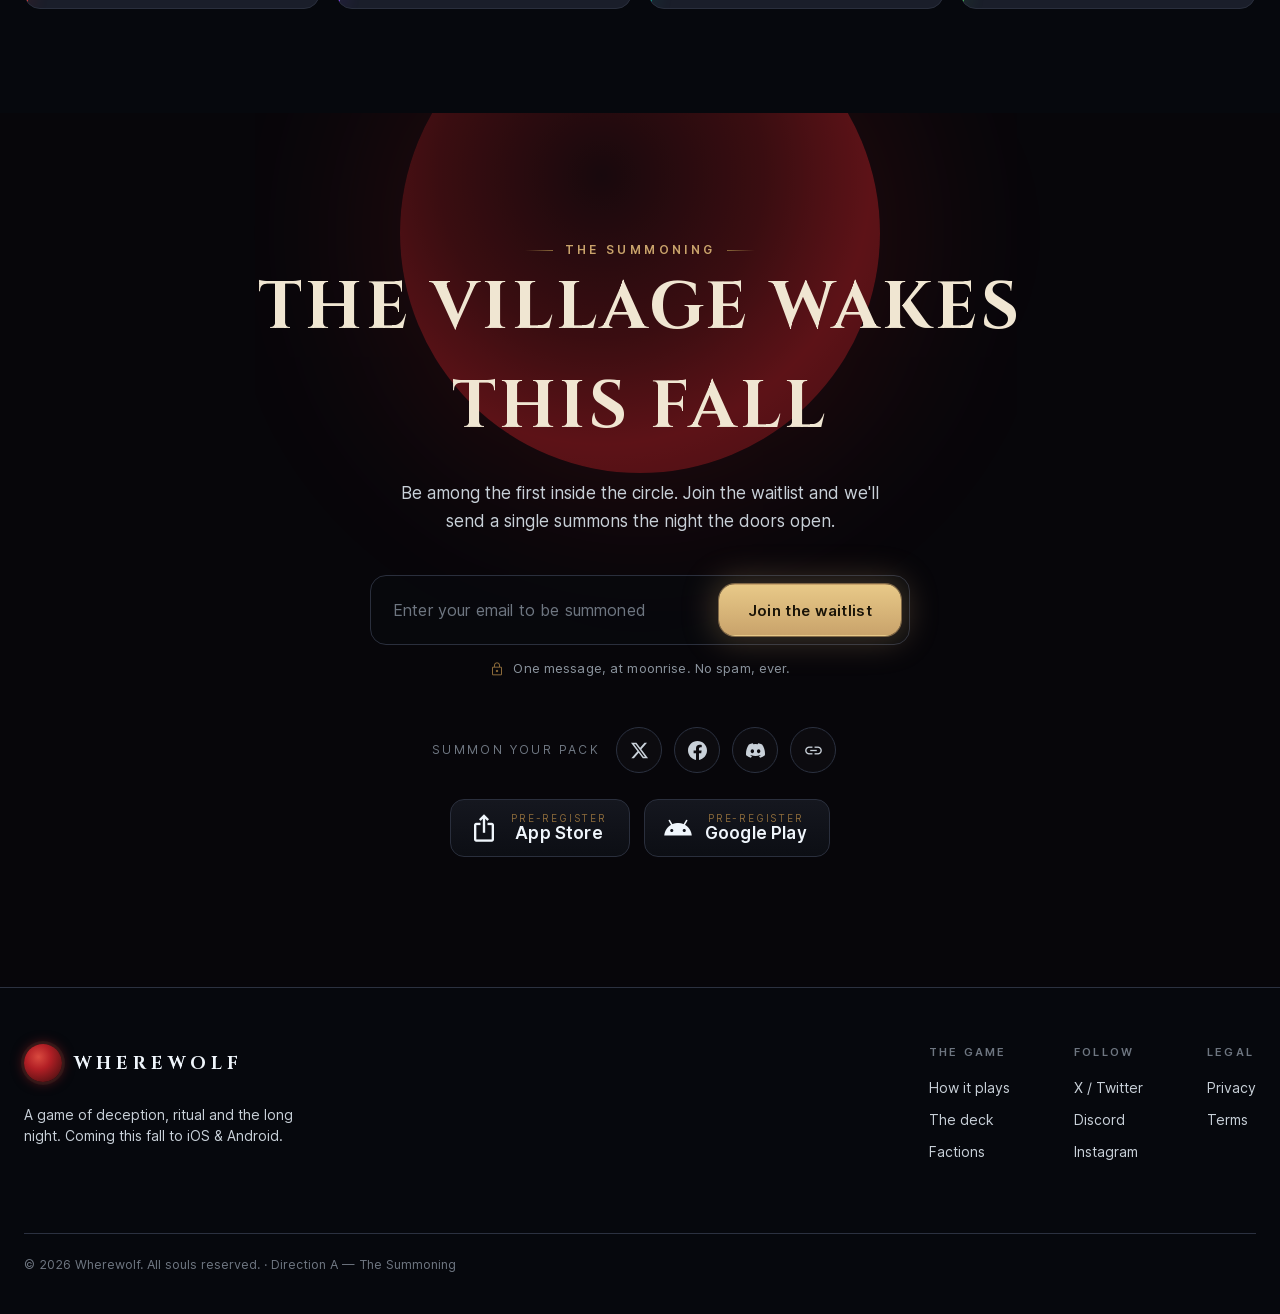
==== commit 6dd6f6cc: "Add styled Privacy Policy and Terms pages; wire footer links - New privacy.html and terms.html reuse" ====
--- a/index.html
+++ b/index.html
@@ -135,8 +135,8 @@
       <div class="waitlist-done">
         <span class="seal"><span class="material-symbols-outlined">check</span></span>
         <div>
-          <b>Your name is in the circle</b>
-          <span>We'll summon you the moment the village wakes. Tell the others — the more souls, the longer the night.</span>
+          <b>Almost — check your inbox</b>
+          <span>We've sent a confirmation to seal the pact. Click it, and your name joins the circle — we'll summon you when the village wakes.</span>
         </div>
       </div>
     </div>
@@ -227,8 +227,8 @@
       <div class="waitlist-done">
         <span class="seal"><span class="material-symbols-outlined">check</span></span>
         <div>
-          <b>Your name is in the circle</b>
-          <span>We'll summon you the moment the village wakes.</span>
+          <b>Almost — check your inbox</b>
+          <span>We've sent a confirmation to seal the pact. Click it to complete your summoning.</span>
         </div>
       </div>
     </div>
@@ -279,8 +279,8 @@
       </div>
       <div class="foot-col">
         <h5>Legal</h5>
-        <a href="#">Privacy</a>
-        <a href="#">Terms</a>
+        <a href="privacy.html">Privacy</a>
+        <a href="terms.html">Terms</a>
       </div>
     </div>
     <div class="foot-legal">© 2026 Wherewolf. All souls reserved. · Direction A — The Summoning</div>
--- a/site.css
+++ b/site.css
@@ -126,8 +126,11 @@
 .brand { display: inline-flex; align-items: center; gap: 12px; }
 .brand-mark {
   width: 38px; height: 38px; border-radius: 50%;
-  background: url('mark.jpg') center/cover;
-  border: 1px solid var(--ww-stroke-gold); box-shadow: 0 0 0 3px rgba(201,163,107,0.08);
+  /* Blood-moon mark, CSS-generated so no image asset is required.
+     To use a real logo instead: background: url('mark.jpg') center/cover; (and add mark.jpg). */
+  background: radial-gradient(circle at 38% 34%, #d94a3f 0%, #b21f25 36%, #6e1518 70%, #2a0c10 100%);
+  border: 1px solid var(--ww-stroke-gold);
+  box-shadow: 0 0 0 3px rgba(201,163,107,0.08), 0 0 12px 1px rgba(178,31,37,0.5);
 }
 .brand-name {
   font-family: var(--ww-font-display); font-weight: 700; font-size: 18px;
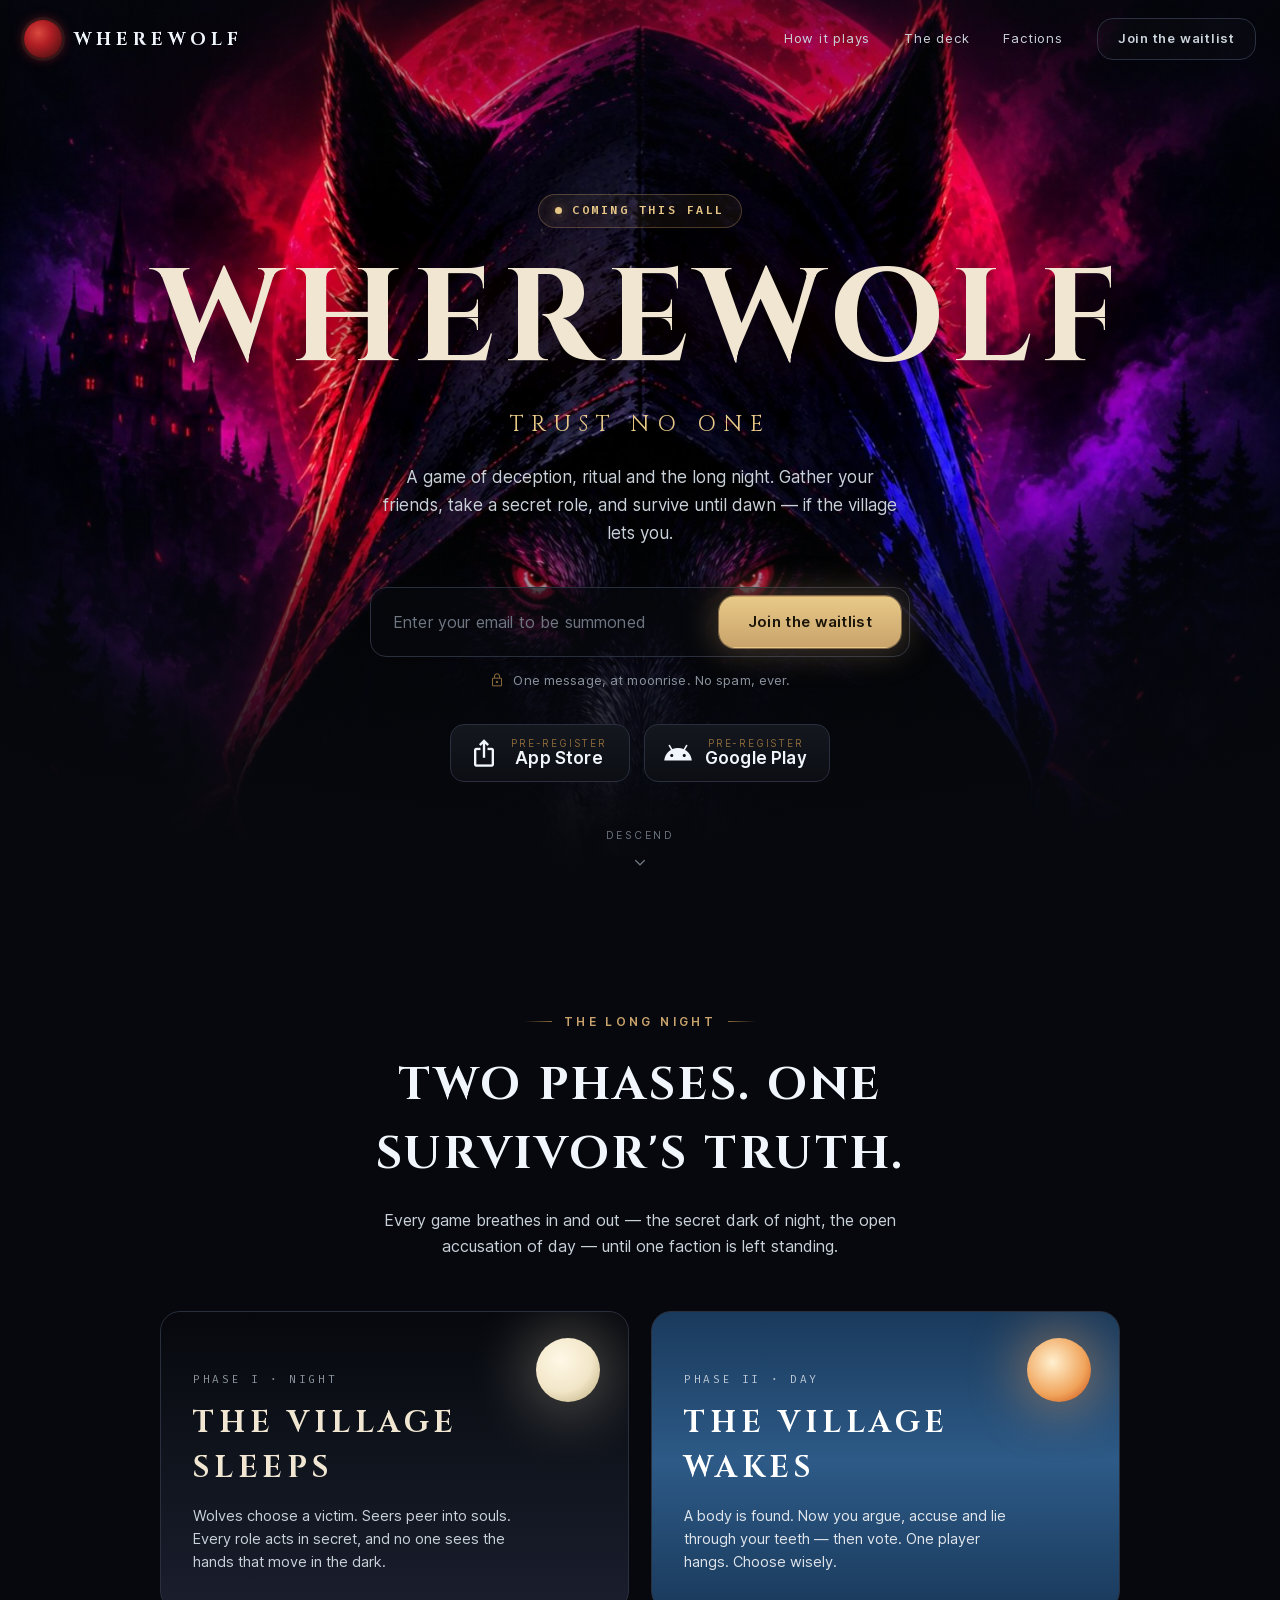
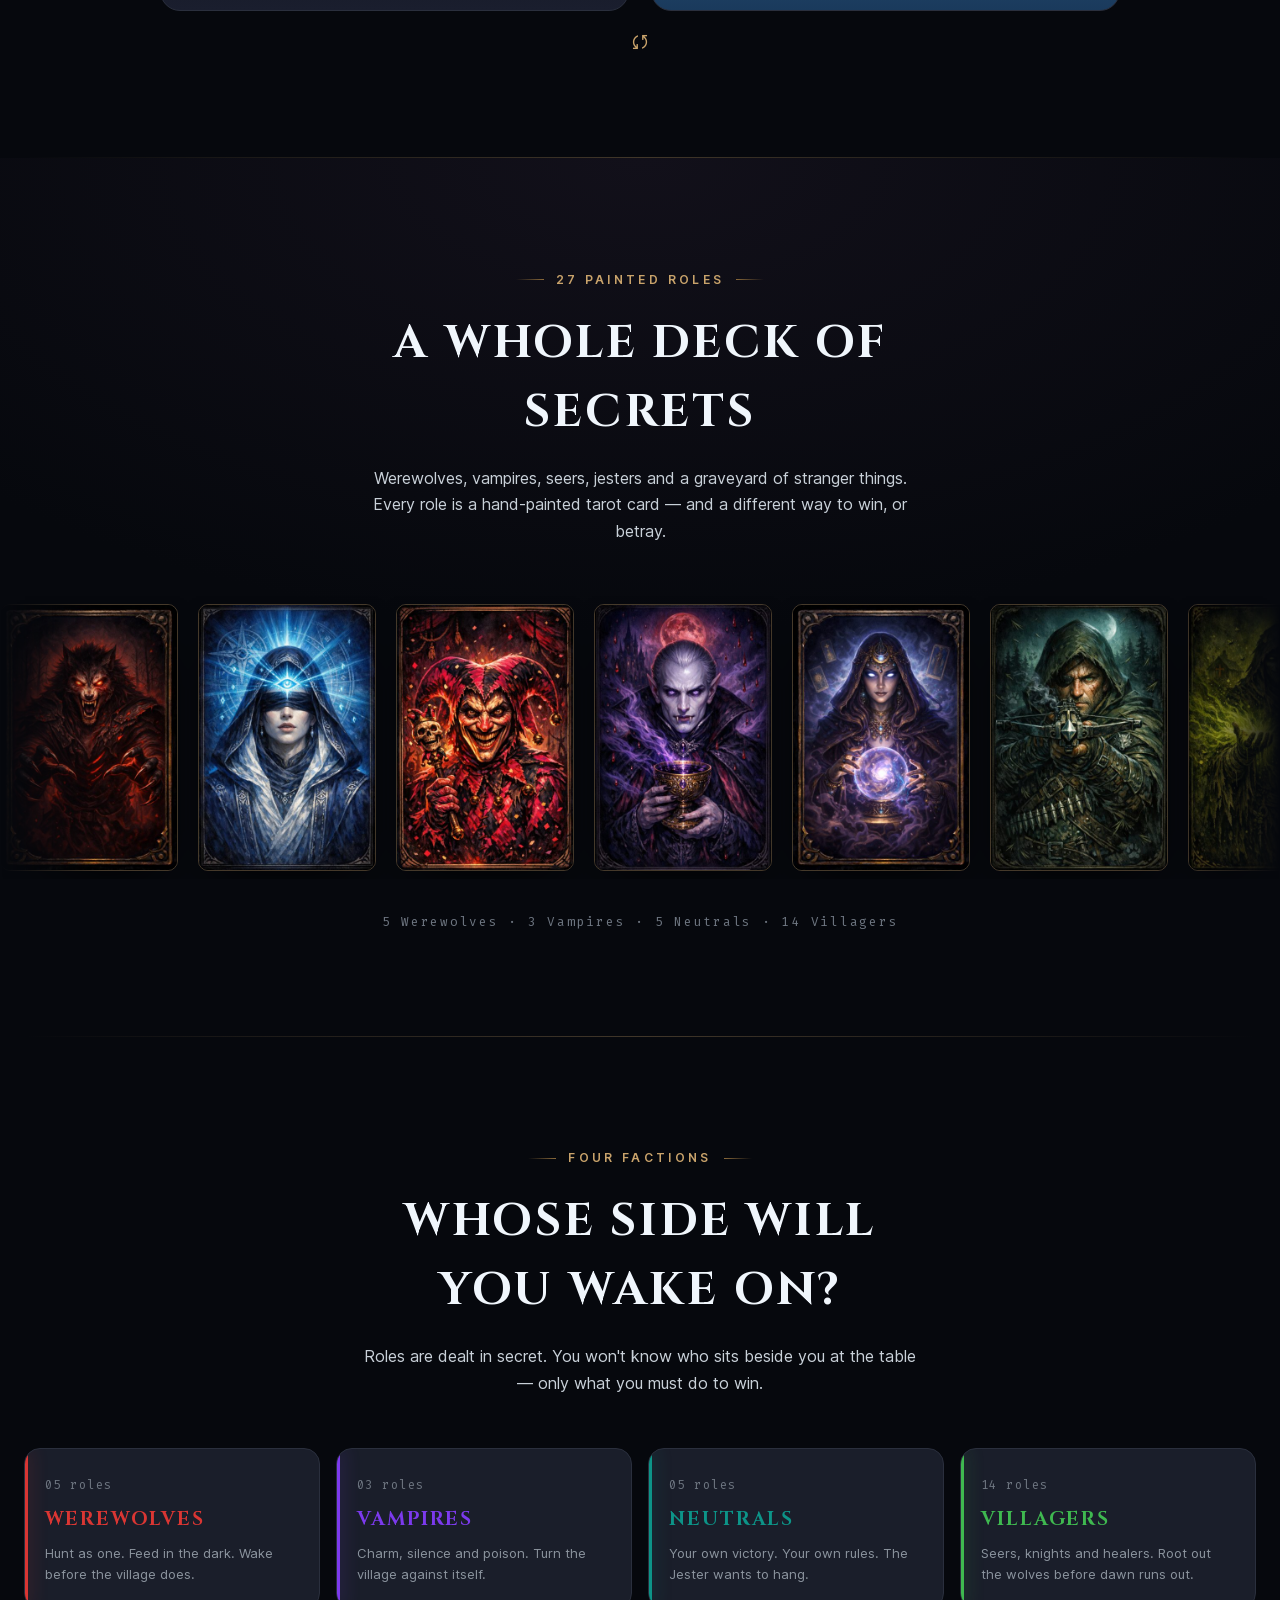
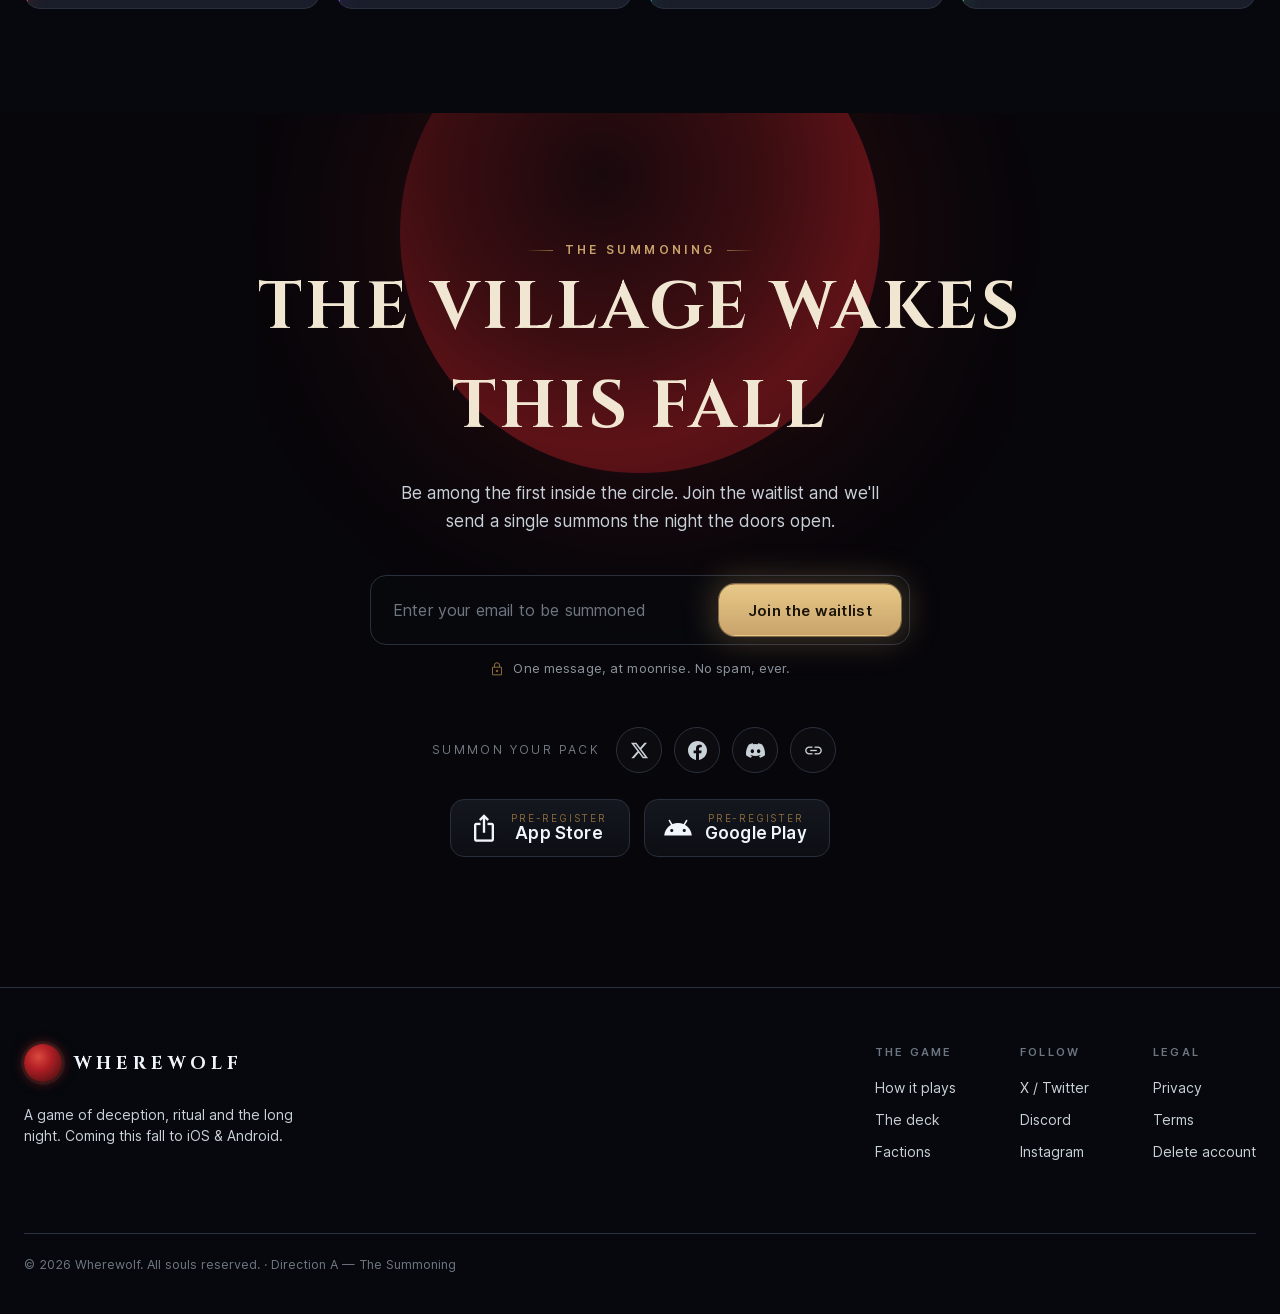
==== commit 5aad0341: "Add account-deletion page (deletion + data-deletion requests); footer links - New account-deletion.h" ====
--- a/index.html
+++ b/index.html
@@ -281,6 +281,7 @@
         <h5>Legal</h5>
         <a href="privacy.html">Privacy</a>
         <a href="terms.html">Terms</a>
+        <a href="account-deletion.html">Delete account</a>
       </div>
     </div>
     <div class="foot-legal">© 2026 Wherewolf. All souls reserved. · Direction A — The Summoning</div>
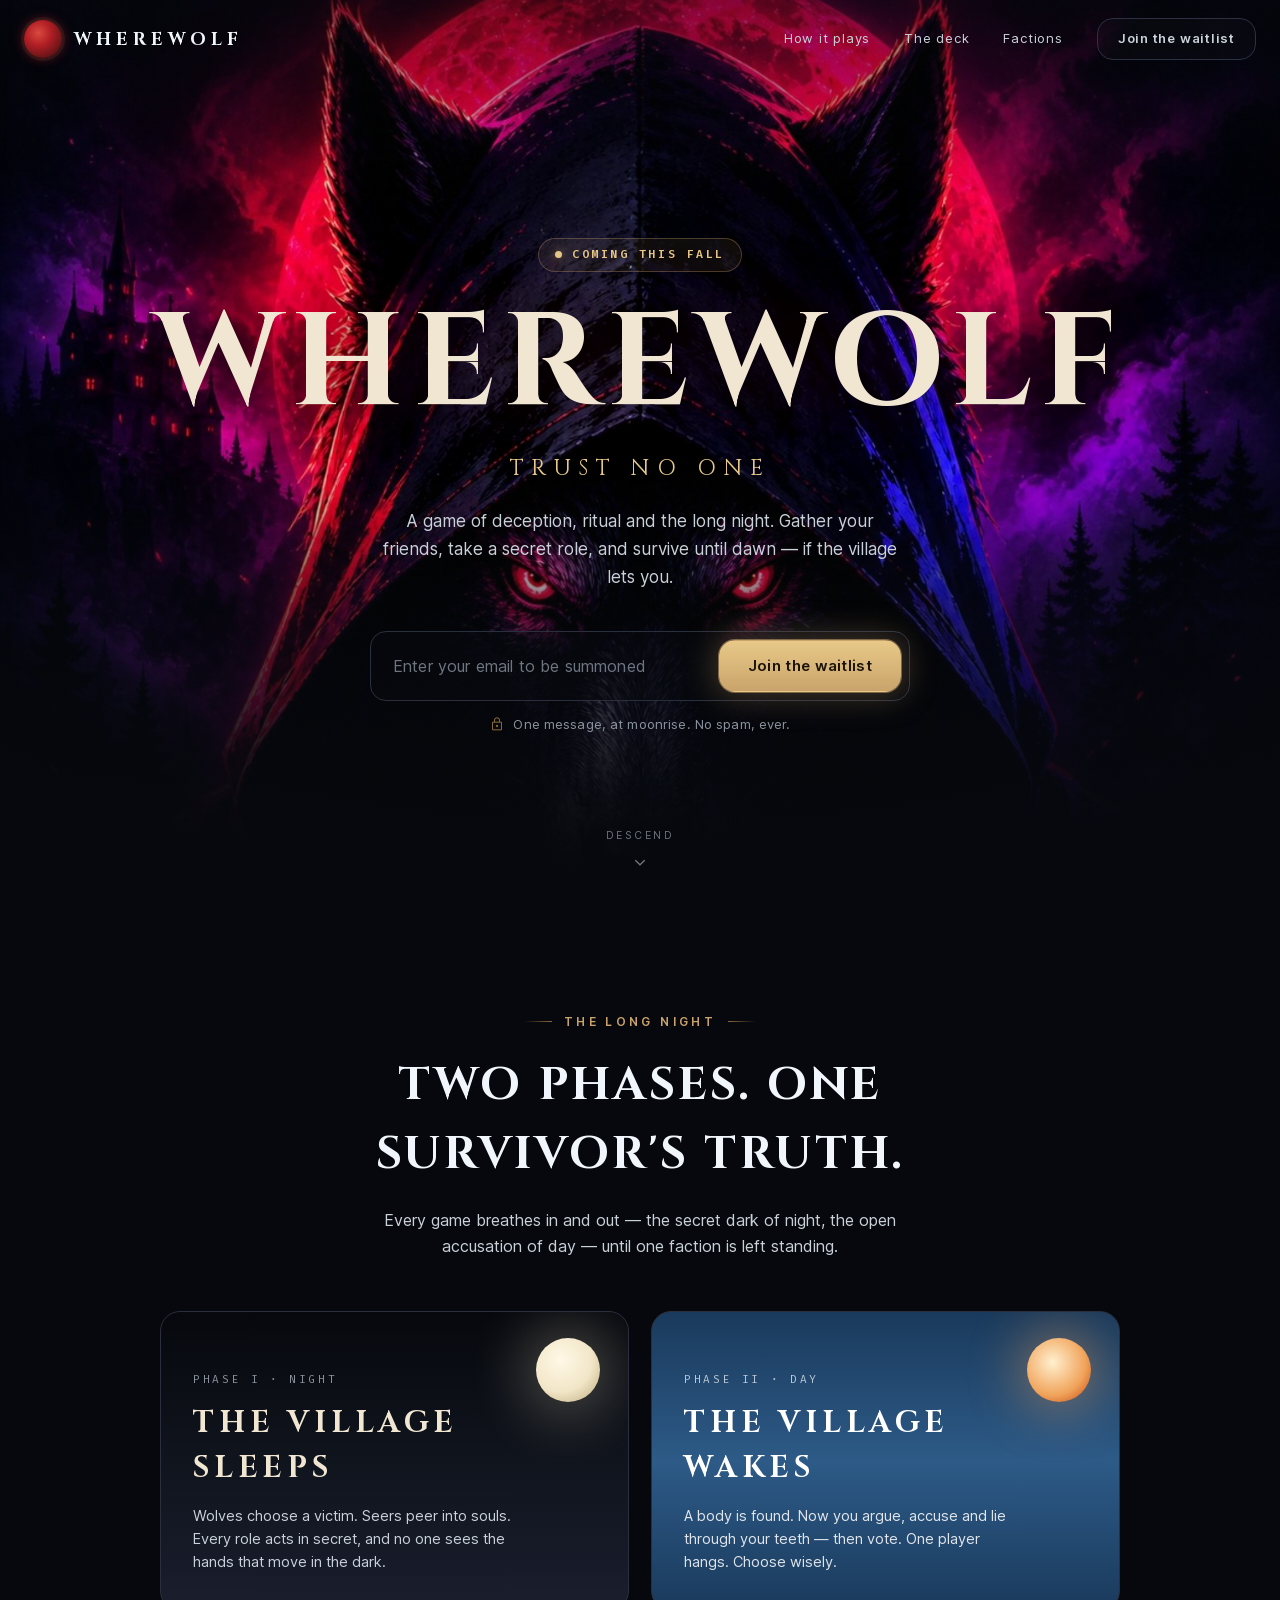
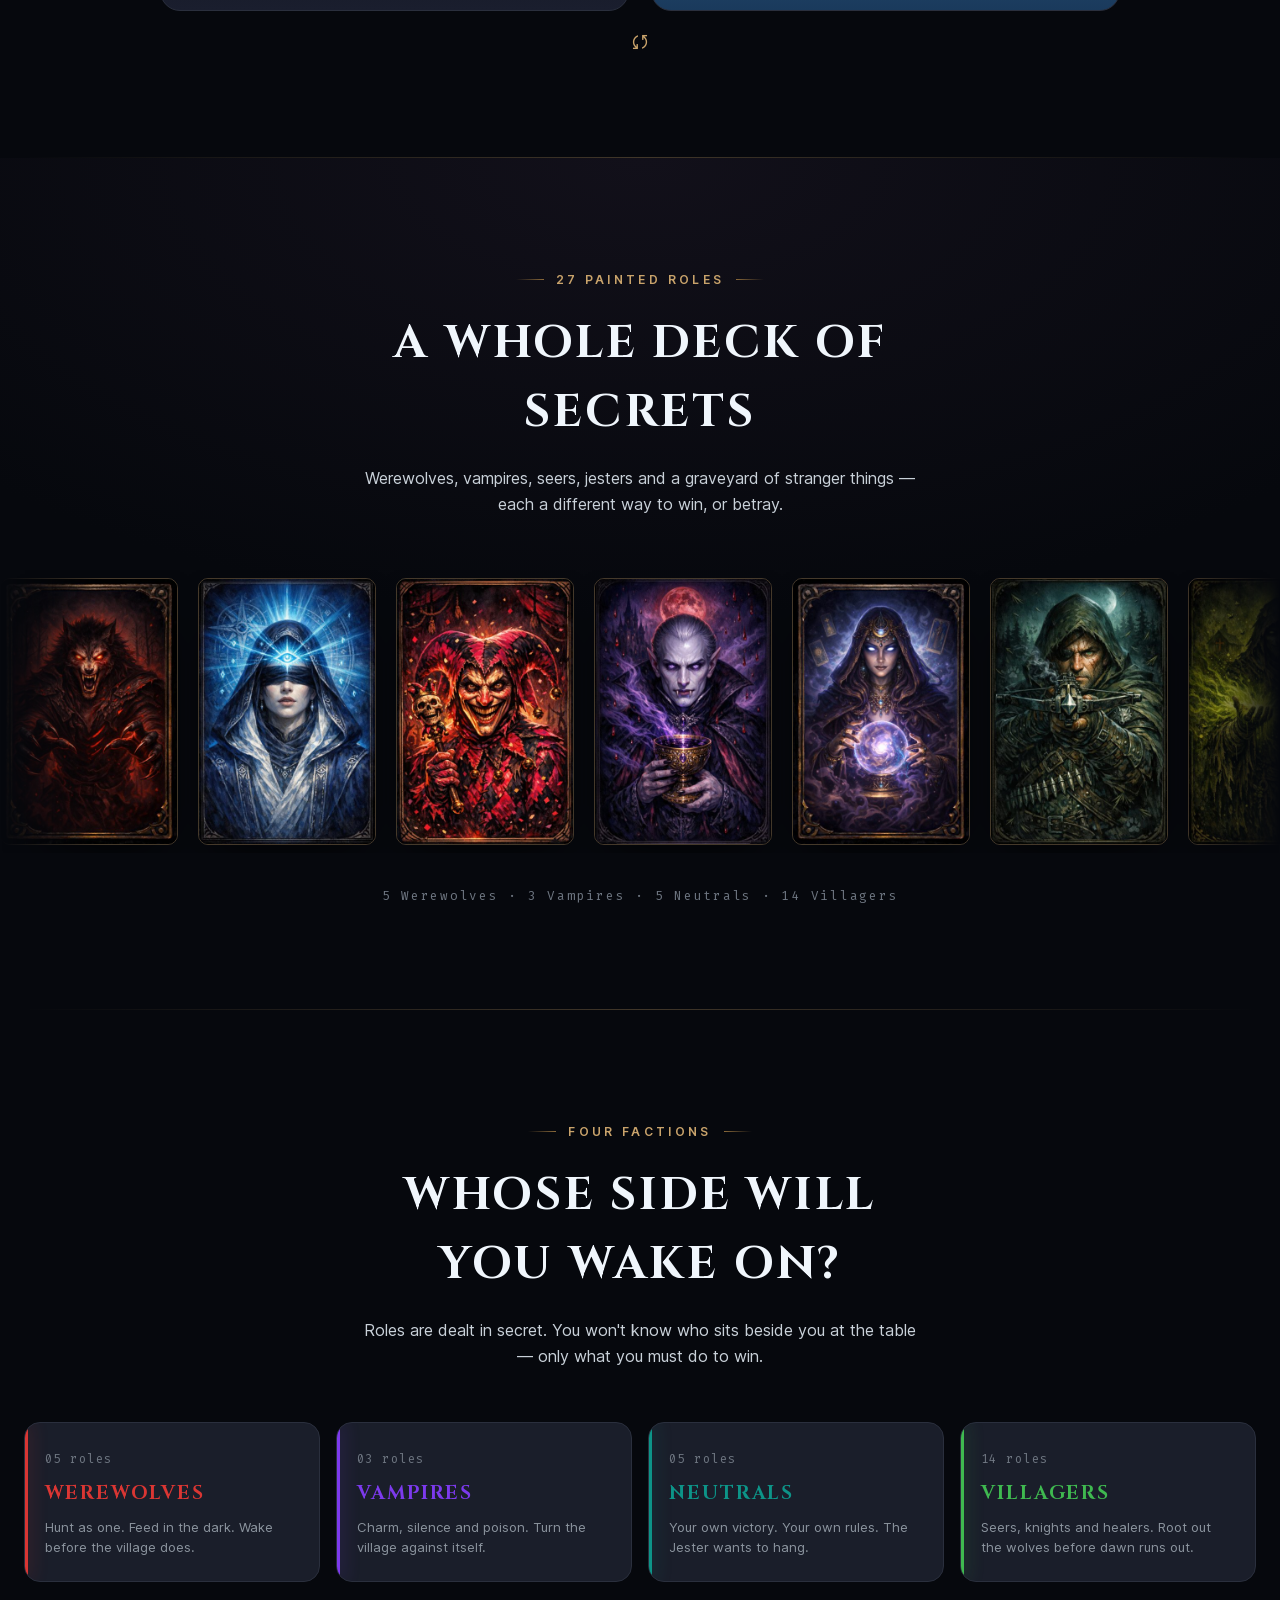
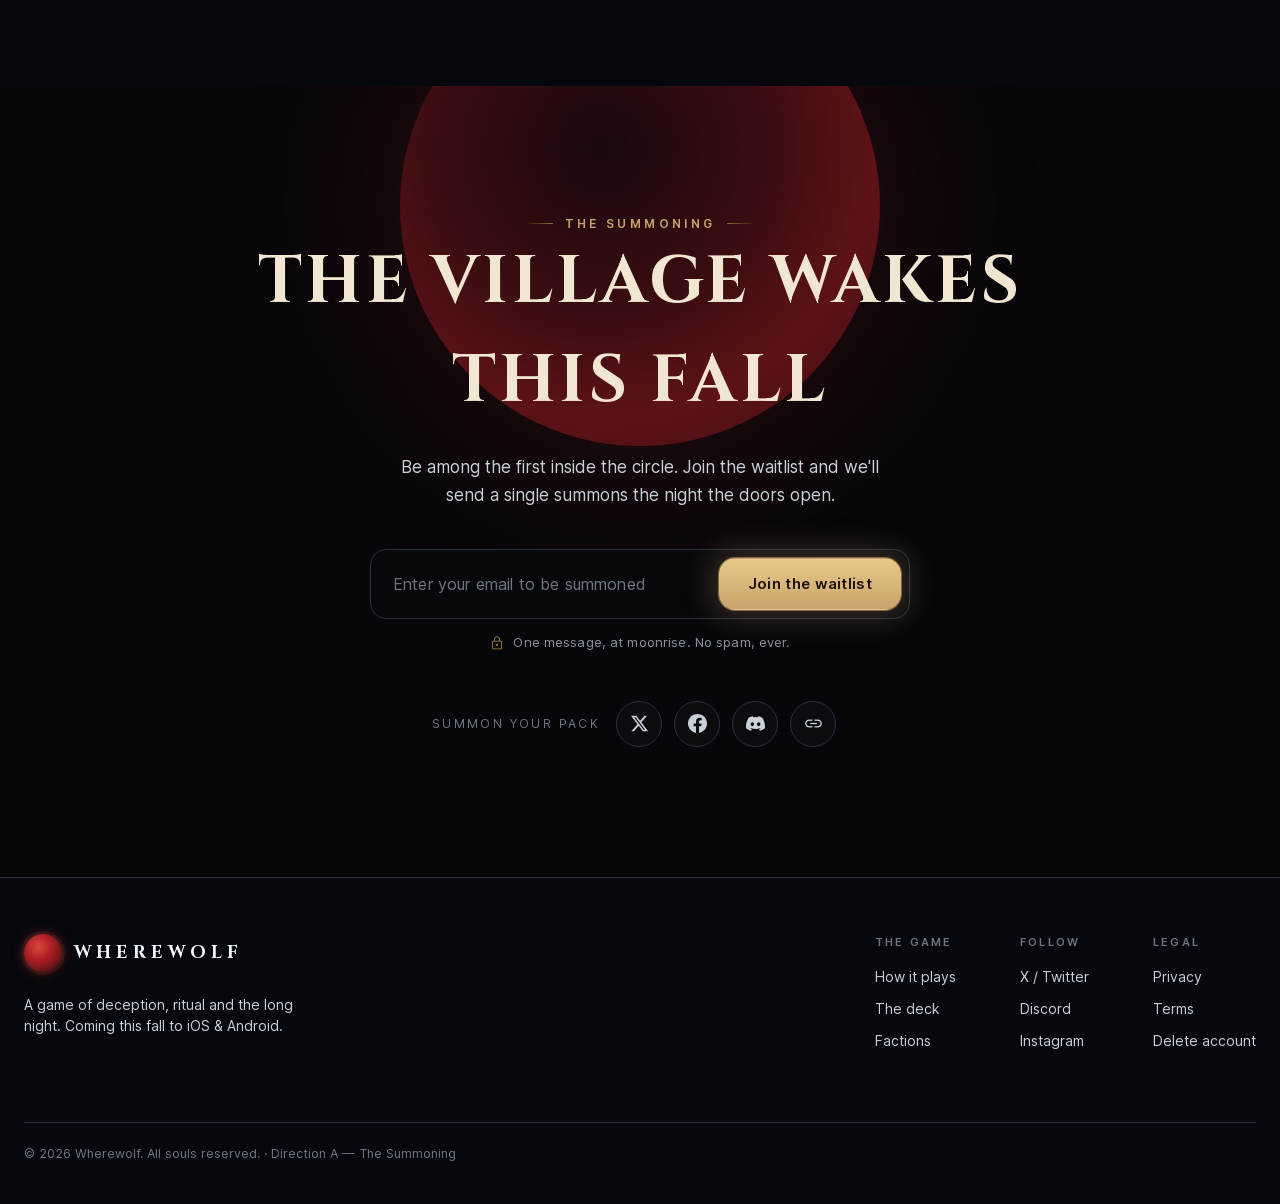
==== commit 9e3482fc: "Remove store badges and hand-painted tarot claim App isn't ready, so drop the App Store / Google Pla" ====
--- a/index.html
+++ b/index.html
@@ -141,10 +141,6 @@
       </div>
     </div>
 
-    <div class="stores hero-stores">
-      <a class="store" href="#join"><span class="material-symbols-outlined">ios_share</span><span class="store-lines"><small class="pre">Pre-register</small><strong>App Store</strong></span></a>
-      <a class="store" href="#join"><span class="material-symbols-outlined">android</span><span class="store-lines"><small class="pre">Pre-register</small><strong>Google Play</strong></span></a>
-    </div>
   </div>
 
   <div class="scrollcue"><span>Descend</span><span class="material-symbols-outlined">keyboard_arrow_down</span></div>
@@ -185,7 +181,7 @@
   <div class="sec-head reveal">
     <span class="eyebrow dual">27 painted roles</span>
     <h2>A whole deck of secrets</h2>
-    <p>Werewolves, vampires, seers, jesters and a graveyard of stranger things. Every role is a hand-painted tarot card — and a different way to win, or betray.</p>
+    <p>Werewolves, vampires, seers, jesters and a graveyard of stranger things — each a different way to win, or betray.</p>
   </div>
   <div class="deck-strip reveal" data-delay="60">
     <div class="deck-track" data-marquee data-order="werewolf,seer,jester,vampire,fortune_teller,hunter,plague_bearer,mayor,knight,executioner,alpha_werewolf,oracle,silencer,bodyguard,grave_robber"></div>
@@ -250,10 +246,6 @@
       <span class="share-toast"></span>
     </div>
 
-    <div class="stores finale-stores reveal" data-delay="160">
-      <a class="store" href="#"><span class="material-symbols-outlined">ios_share</span><span class="store-lines"><small class="pre">Pre-register</small><strong>App Store</strong></span></a>
-      <a class="store" href="#"><span class="material-symbols-outlined">android</span><span class="store-lines"><small class="pre">Pre-register</small><strong>Google Play</strong></span></a>
-    </div>
   </div>
 </section>
 
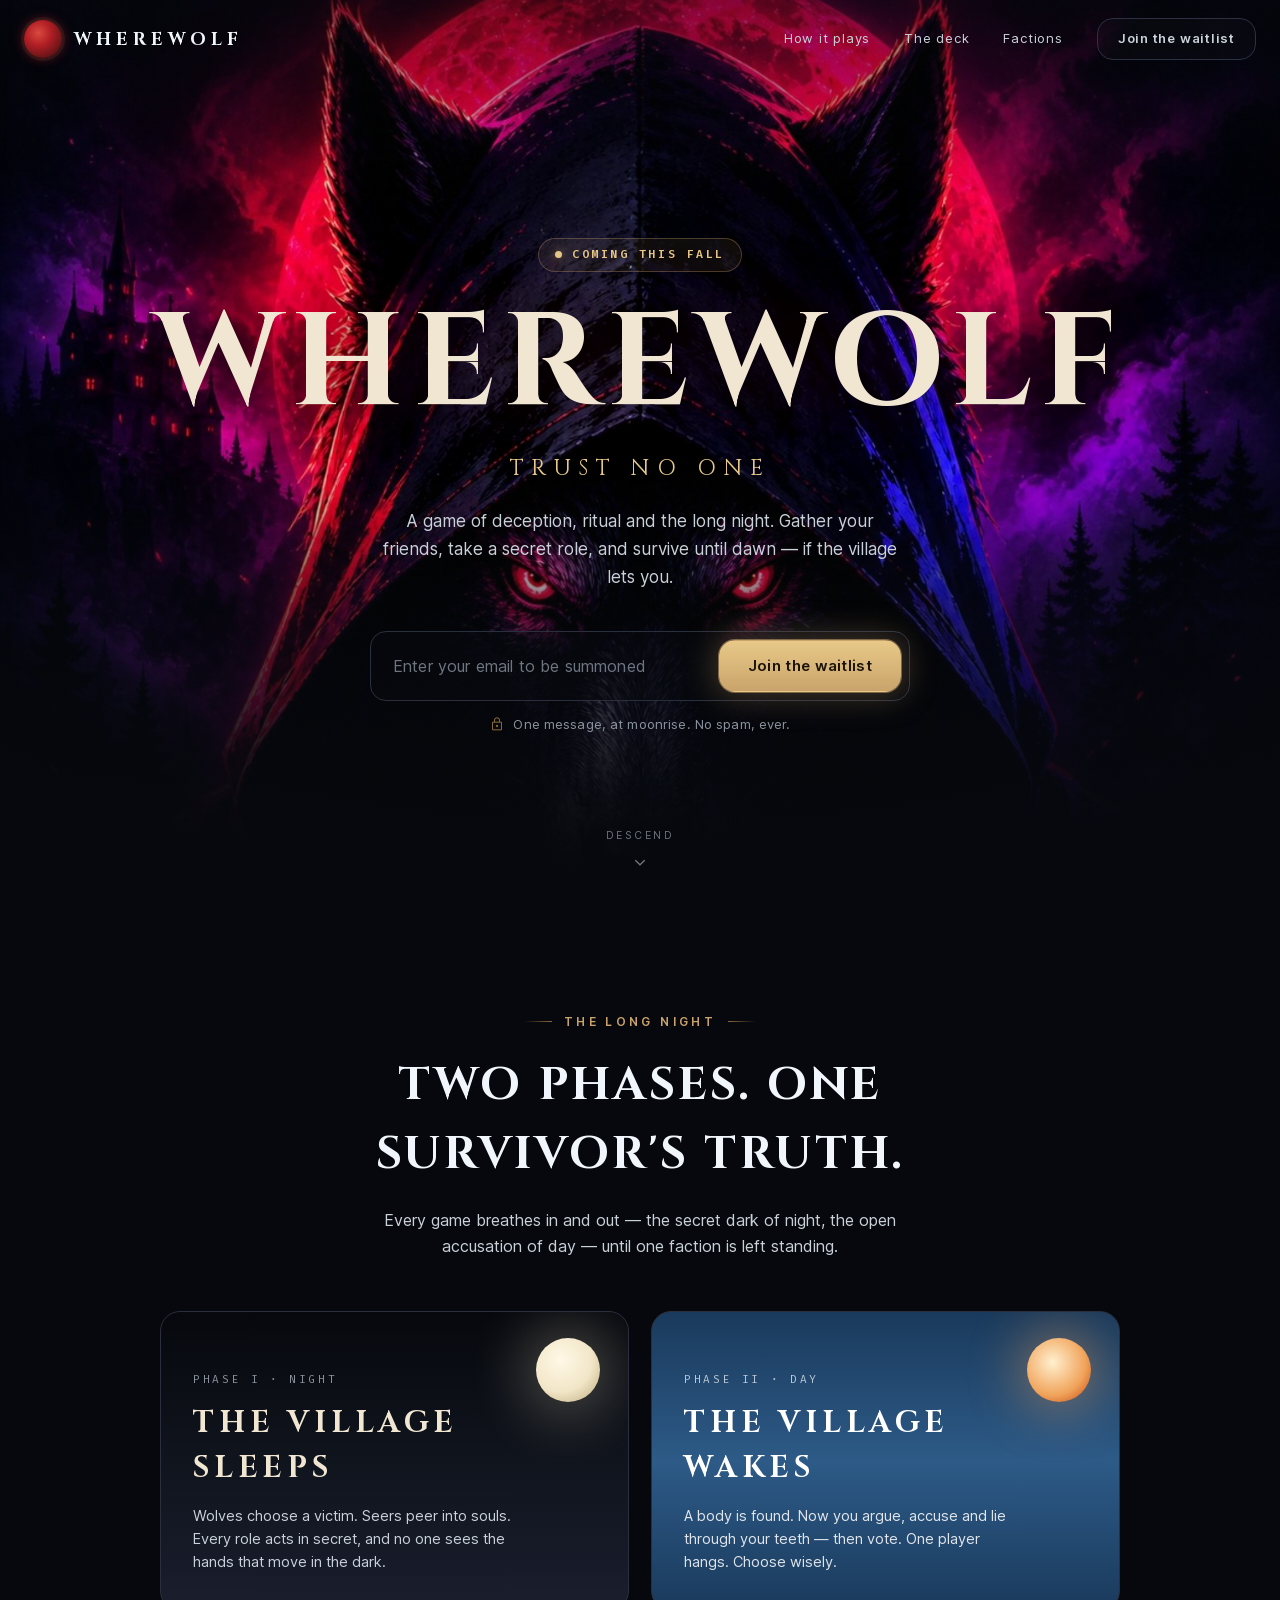
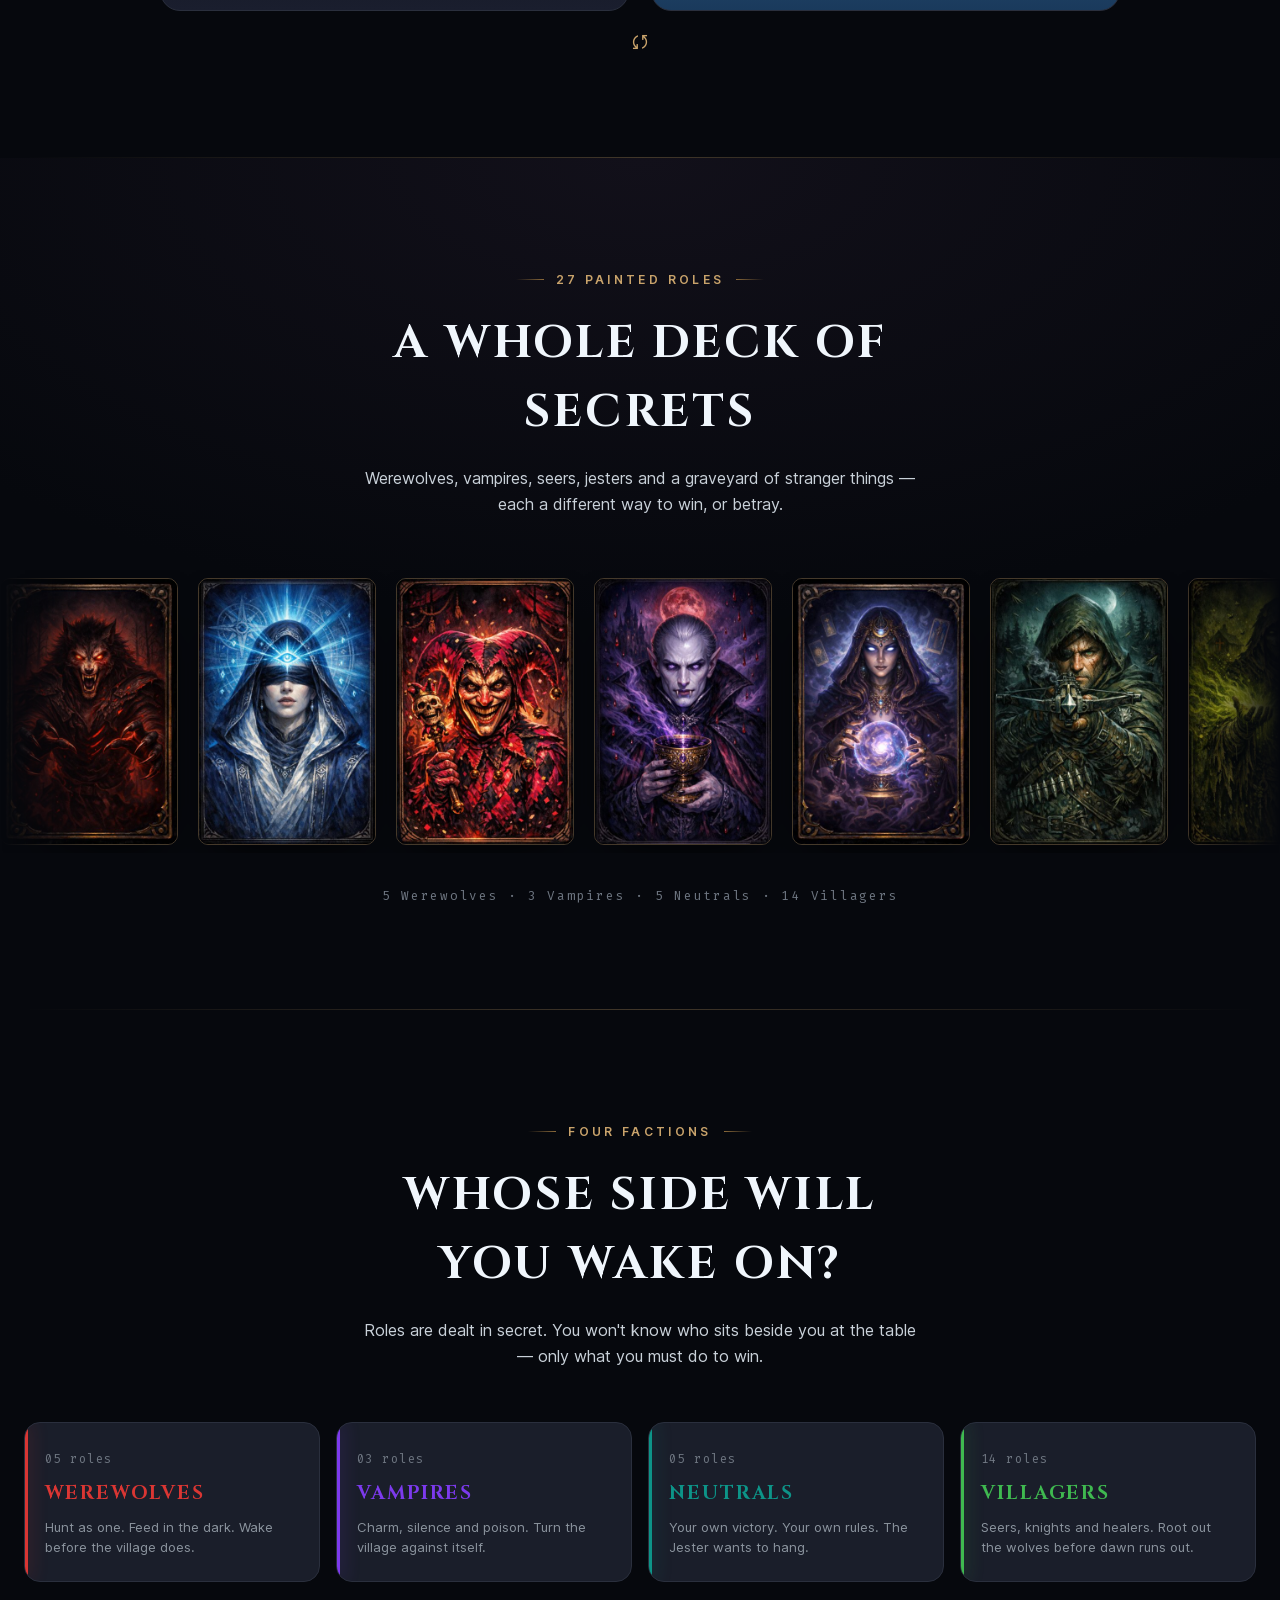
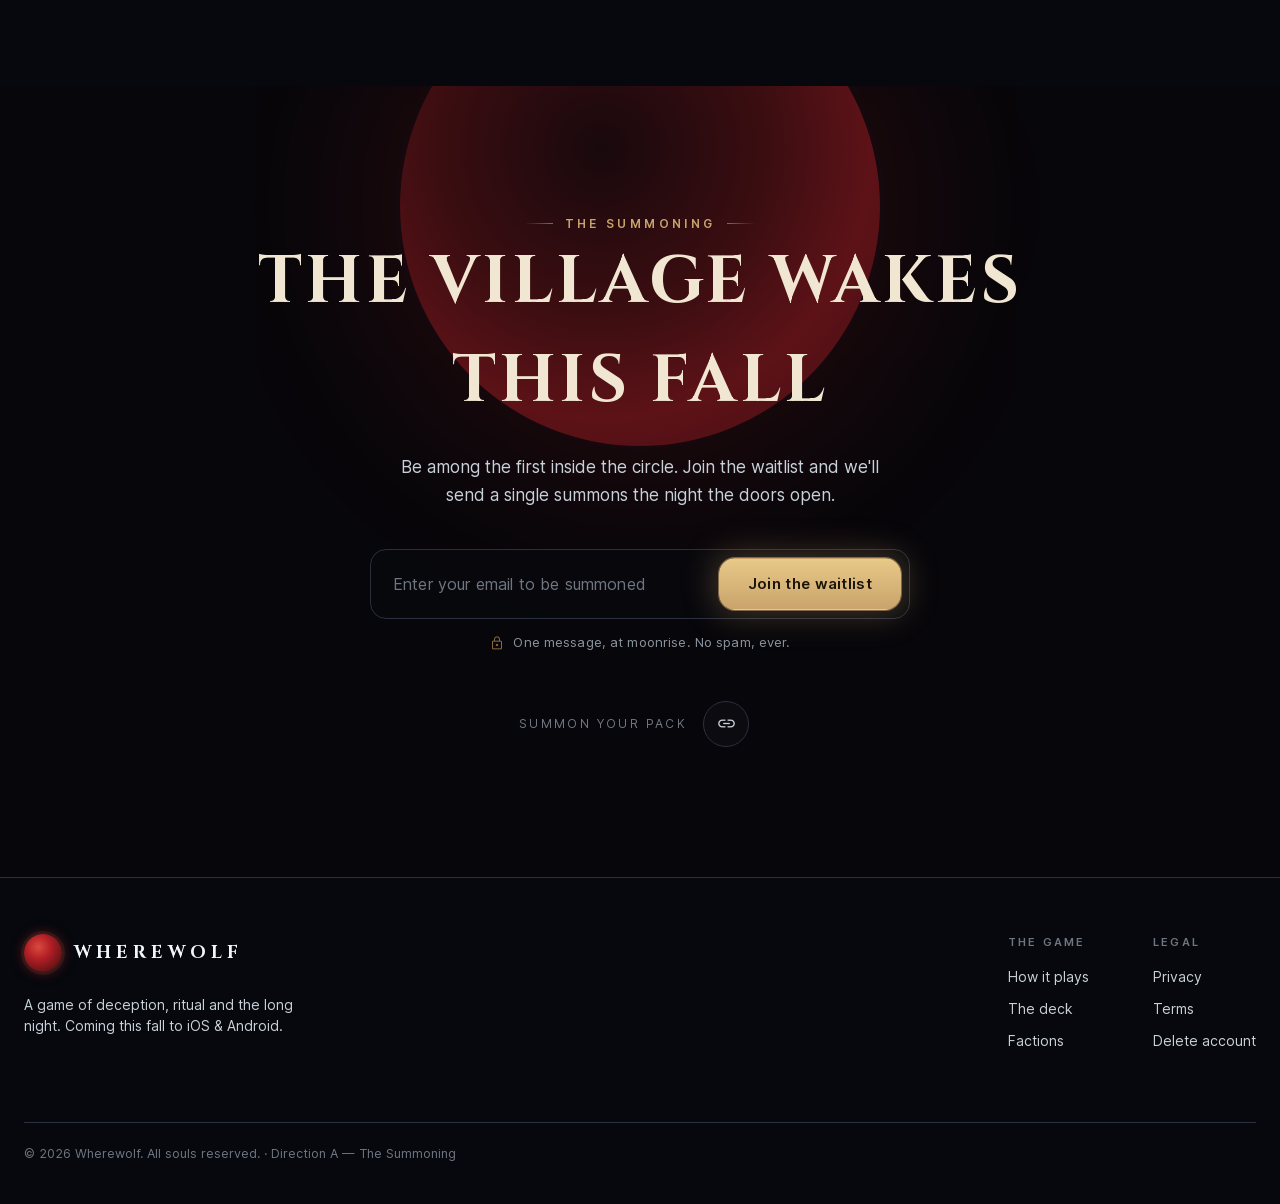
==== commit b8aeab19: "Remove social share links (X, Facebook, Discord) Drop the X/Facebook/Discord buttons from the finale" ====
--- a/index.html
+++ b/index.html
@@ -135,8 +135,8 @@
       <div class="waitlist-done">
         <span class="seal"><span class="material-symbols-outlined">check</span></span>
         <div>
-          <b>Almost — check your inbox</b>
-          <span>We've sent a confirmation to seal the pact. Click it, and your name joins the circle — we'll summon you when the village wakes.</span>
+          <b>You're in — the circle remembers you</b>
+          <span>Your name is sealed. We'll summon you when the village wakes.</span>
         </div>
       </div>
     </div>
@@ -223,23 +223,14 @@
       <div class="waitlist-done">
         <span class="seal"><span class="material-symbols-outlined">check</span></span>
         <div>
-          <b>Almost — check your inbox</b>
-          <span>We've sent a confirmation to seal the pact. Click it to complete your summoning.</span>
+          <b>You're in — the circle remembers you</b>
+          <span>Your name is sealed. We'll summon you when the village wakes.</span>
         </div>
       </div>
     </div>
 
     <div class="share finale-share reveal" data-delay="120">
       <span class="share-label">Summon your pack</span>
-      <button class="share-btn" data-share="x" aria-label="Share on X" title="Share on X">
-        <svg viewBox="0 0 24 24"><path d="M18.244 2.25h3.308l-7.227 8.26 8.502 11.24H16.17l-5.214-6.817L4.99 21.75H1.68l7.73-8.835L1.254 2.25H8.08l4.713 6.231zm-1.161 17.52h1.833L7.084 4.126H5.117z"/></svg>
-      </button>
-      <button class="share-btn" data-share="facebook" aria-label="Share on Facebook" title="Share on Facebook">
-        <svg viewBox="0 0 24 24"><path d="M24 12.073c0-6.627-5.373-12-12-12s-12 5.373-12 12c0 5.99 4.388 10.954 10.125 11.854v-8.385H7.078v-3.47h3.047V9.43c0-3.007 1.792-4.669 4.533-4.669 1.312 0 2.686.235 2.686.235v2.953H15.83c-1.491 0-1.956.925-1.956 1.874v2.25h3.328l-.532 3.47h-2.796v8.385C19.612 23.027 24 18.062 24 12.073z"/></svg>
-      </button>
-      <button class="share-btn" data-share="discord" aria-label="Copy Discord invite" title="Copy Discord invite">
-        <svg viewBox="0 0 24 24"><path d="M20.317 4.369a19.79 19.79 0 0 0-4.885-1.515.074.074 0 0 0-.079.037c-.21.375-.444.864-.608 1.249a18.27 18.27 0 0 0-5.487 0 12.6 12.6 0 0 0-.617-1.25.077.077 0 0 0-.079-.036A19.736 19.736 0 0 0 3.677 4.37a.07.07 0 0 0-.032.027C.533 9.046-.32 13.58.099 18.057a.082.082 0 0 0 .031.057 19.9 19.9 0 0 0 5.993 3.03.078.078 0 0 0 .084-.028c.462-.63.874-1.295 1.226-1.994a.076.076 0 0 0-.041-.106 13.1 13.1 0 0 1-1.872-.892.077.077 0 0 1-.008-.128c.126-.094.252-.192.372-.291a.074.074 0 0 1 .077-.01c3.928 1.793 8.18 1.793 12.062 0a.074.074 0 0 1 .078.01c.12.099.246.197.373.291a.077.077 0 0 1-.006.127 12.3 12.3 0 0 1-1.873.892.077.077 0 0 0-.041.107c.36.698.772 1.362 1.225 1.993a.076.076 0 0 0 .084.028 19.84 19.84 0 0 0 6.002-3.03.077.077 0 0 0 .032-.054c.5-5.177-.838-9.674-3.549-13.66a.061.061 0 0 0-.031-.028zM8.02 15.331c-1.183 0-2.157-1.085-2.157-2.419 0-1.333.956-2.419 2.157-2.419 1.21 0 2.176 1.096 2.157 2.42 0 1.333-.956 2.418-2.157 2.418zm7.975 0c-1.183 0-2.157-1.085-2.157-2.419 0-1.333.955-2.419 2.157-2.419 1.21 0 2.176 1.096 2.157 2.42 0 1.333-.946 2.418-2.157 2.418z"/></svg>
-      </button>
       <button class="share-btn" data-share="copy" aria-label="Copy link" title="Copy link">
         <span class="material-symbols-outlined">link</span>
       </button>
@@ -262,12 +253,6 @@
         <a href="#loop">How it plays</a>
         <a href="#deck">The deck</a>
         <a href="#factions">Factions</a>
-      </div>
-      <div class="foot-col">
-        <h5>Follow</h5>
-        <a href="#" data-share="x">X / Twitter</a>
-        <a href="#">Discord</a>
-        <a href="#">Instagram</a>
       </div>
       <div class="foot-col">
         <h5>Legal</h5>
